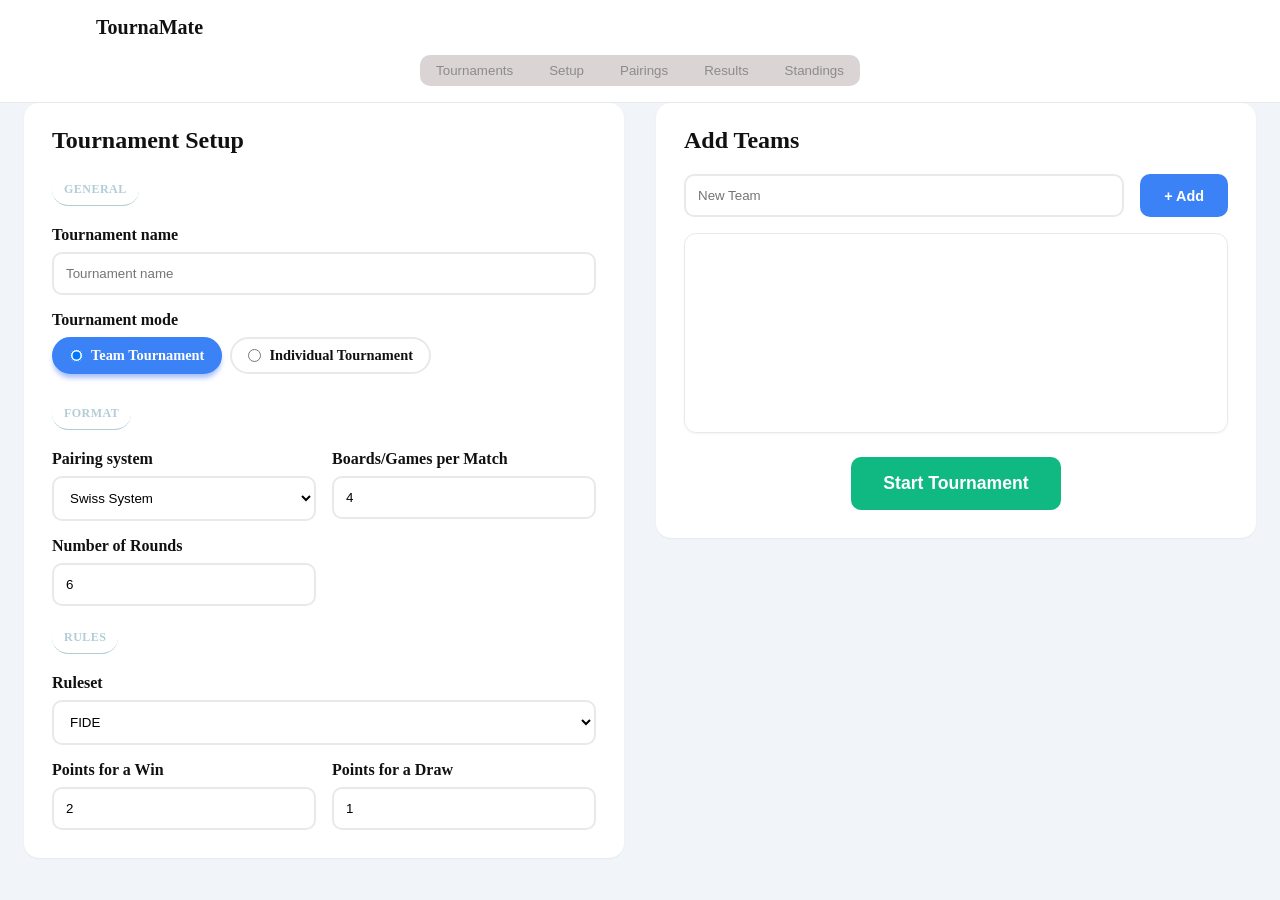
==== index.html @ b03d6973 "Pairing Page almost finished, just polishing needed" ====
<!DOCTYPE html>
<html lang="en">

<head>
    <meta charset="UTF-8">
    <meta name="viewport" content="width=device-width, initial-scale=1.0">
    <title>TournaMate</title>
    <link rel="stylesheet" href="style.css">
</head>

<body>
    <header>
        <h1>TournaMate</h1>
        <div class="nav-links">
            <button class="nav-btn" id="nav-manager-tournaments" onclick="">Tournaments</button>
            <button class="nav-btn" data-target="setup" id="nav-setup">Setup</button>
            <button class="nav-btn" data-target="pairings" id="nav-pairings">Pairings</button>
            <button class="nav-btn" data-target="results" id="nav-results">Results</button>
            <button class="nav-btn" data-target="standings" id="nav-standings">Standings</button>
        </div>
    </header>

    <main>
        <section id="setup" class="view active">
            <div class="setup-grid">

                <div class="card setup-card shadow-md">
                    <h2>Tournament Setup</h2>

                    <div class="settings-grid">
                        <div class="section-title">General</div>

                        <div class="form-group full-width">
                            <label for="tournament-name">Tournament name</label>
                            <input type="text" id="tournament-name" placeholder="Tournament name">
                        </div>

                        <div class="form-group full-width">
                            <label>Tournament mode</label>

                            <div class="option-group" role="radiogroup">
                                <label class="option-pill">
                                    <input type="radio" name="tournament-mode" value="TEAM" checked>
                                    <span>Team Tournament</span>
                                </label>

                                <label class="option-pill">
                                    <input type="radio" name="tournament-mode" value="SINGLES">
                                    <span>Individual Tournament</span>
                                </label>
                            </div>
                        </div>

                        <div class="section-title">Format</div>

                        <div class="form-group">
                            <label for="pairing-system">Pairing system</label>
                            <select id="pairing-system">
                                <option value="SWISS">Swiss System</option>
                                <option value="ROUND_ROBBIN">Round Robin</option>
                            </select>
                        </div>

                        <div class="form-group">
                            <label for="boards-count">Boards/Games per Match</label>
                            <input type="number" id="boards-count" value="4" min="1" max="20">
                        </div>

                        <div class="form-group">
                            <label for="total-rounds">Number of Rounds</label>
                            <input type="number" id="total-rounds" value="6" min="1" max="20">
                        </div>

                        <div class="section-title">Rules</div>

                        <div class="form-group full-width">
                            <label for="rules">Ruleset</label>
                            <select id="rules">
                                <option value="FIDE">FIDE</option>
                                <option value="USCF">USCF</option>
                                <option value="CUSTOM">Custom</option>
                            </select>
                        </div>

                        <div class="form-group">
                            <label for="points-win">Points for a Win</label>
                            <input type="number" id="points-win" value="2" min="0" step="0.5">
                        </div>

                        <div class="form-group">
                            <label for="points-draw">Points for a Draw</label>
                            <input type="number" id="points-draw" value="1" min="0" step="0.5">
                        </div>
                    </div>
                </div>

                <div class="card setup-card shadow-md">
                    <h2 id="participant-heading">Add Teams</h2>

                    <form id="participant-form" class="team-input-row">
                        <input type="text" id="participant-name" placeholder="New Team" autocomplete="off">

                        <button type="submit" class="btn primary">
                            + Add
                        </button>
                    </form>

                    <ul id="participant-list" class="team-list"></ul>

                    <div class="actions">
                        <button class="btn success large" id="start-tournament-btn" type="button">
                            Start Tournament
                        </button>
                    </div>
                </div>

            </div>
        </section>
    </main>

    <script src="setup.js"></script>
</body>

</html>
---- style.css ----
:root {
    --primary: #3b82f6;
    --primary-hover: #2563eb;
    --success: #10b981;
    --danger: #ef4444;
    --bg: #f1f5f9;
    --card-bg: #fff;
    --text: #111111;
    --text-muted: #8c8b8b;
    --title: #b2cdd7;
    --border: #eae9e9;
    --shadow-sm: 0 1px 2px 0 rgb(0 0 0/.05);
    --accent: #dbd4d4;
}

*,
body {
    box-sizing: border-box;
    margin: 0;
    padding: 0;
}

body {
    background: var(--bg);
    color: var(--text);
}

header {
    background: var(--card-bg);
    padding: 1rem 3rem;
    border-bottom: 1px solid var(--border);
    align-items: center;
    gap: 1rem;
    display: grid;
    z-index: 100;
}

header h1 {
    font-size: 1.25rem;
    margin-left: 3rem;
    cursor: pointer;
}

.nav.links,
.nav-links {
    background: var(--accent);
    border-radius: 10px;
    justify-self: center;
}

.nav-btn {
    background: transparent;
    border: none;
    padding: 0.5rem 1rem;
    border-radius: 10px;
    color: var(--text-muted);
    cursor: pointer;
}

.view.active {
    display: block;
}

.view {
    display: none;
}

.card {
    background: var(--card-bg);
    border: 3 solid var(--border);
    border-radius: 15px;
    padding: 1.75rem;
    box-shadow: var(--shadow-sm);
}

.setup-grid {
    display: flex;
    gap: 2rem;
    justify-content: center;
    align-items: flex-start;
    flex-wrap: wrap;
}

.setup-card {
    flex: 1;
    max-width: 600px;
    min-width: 400px;
}


.setup-card h2 {
    font-size: 1.5rem;
    margin-bottom: 1.25rem;
    margin-top: -0.25rem;
}

.settings-grid {
    display: grid;
    grid-template-columns: 1fr 1fr;
    gap: 1rem;
    align-items: start;
}

.settings-grid .form-group {
    margin-bottom: 0;
}

.form-group {
    margin-bottom: 1rem;
}

.form-group.full-width {
    grid-column: span 2;
}

.section-title {
    font-size: 0.75rem;
    font-weight: 700;
    grid-column: span 2;
    letter-spacing: 0.03rem;
    border-bottom: 1px solid;
    text-transform: uppercase;
    padding: 0.5rem 0.75rem;
    border-radius: 1000px;
    display: inline-flex;
    align-items: center;
    width: fit-content;
    margin-bottom: 0.25rem;
    color: var(--title);
}

.section-title:first-child {
    margin-top: 0;
}

label {
    display: block;
    font-size: 1rem;
    font-weight: 600;
    margin-bottom: 0.5rem;
}

input[type="text"],
input[type="number"],
select {
    width: 100%;
    padding: 0.75rem;
    border: 2px solid var(--border);
    border-radius: 10px;
    background: var(--card-bg);
}

input:focus,
select:focus {
    border-color: var(--primary);
    box-shadow: 0 0 0 2px rgb(60 130 250 / 0.12);
}

.option-group {
    display: flex;
    gap: 0.5rem;
    flex-wrap: wrap;
}

.option-pill {
    display: inline-flex;
    justify-content: center;
    align-items: center;
    gap: 0.5rem;
    padding: 0.5rem 1rem;
    border: 2px solid var(--border);
    border-radius: 1000px;
    font-weight: 600;
    font-size: 0.9rem;
    cursor: pointer;
    user-select: none;
    transition: all 0.25s ease;
}

.option-pill input {
    margin: 0;
}

.option-pill:has(input:checked),
.option-pill.active {
    background: var(--primary);
    border-color: var(--primary);
    color: #fff;
    box-shadow: 0 5px 5px -1px rgb(40 100 240 / 0.4);
}

.option-pill input:checked+span,
.option-pill.active span {
    color: #fff;
}

.team-input-row {
    display: flex;
    gap: 1rem
}

#setup .team-input-row,
#setup-singles .team-input-row {
    margin-bottom: 1rem;
}

.team-input-row input {
    flex: 1;
}

.team-list {
    list-style: none;
    padding: 0;
    border: 1px solid var(--border);
    border-radius: 12px;
    overflow-y: auto;
    margin-bottom: 1.5rem;
    max-height: 50vh;
    min-height: 200px;
    box-shadow: var(--shadow-sm);
}

.team-list li {
    display: flex;
    align-items: center;
    justify-content: space-between;
    gap: 0.75rem;
    padding: 0.75rem 1rem;
    border-bottom: 1px solid var(--border);
}

.btn {
    padding: 0.75rem 1.5rem;
    border: 0;
    border-radius: 10px;
    font-weight: 600;
    cursor: pointer;
    transition: all 0.2s;
    font-size: 0.9rem
}

.btn.primary,
.btn.success,
.btn.danger {
    color: #fff;
}

.btn.primary {
    background: var(--primary);
}

.btn.primary.hover {
    background: var(--primary-hover);
}

.btn.success {
    background: var(--success);
}

.btn.danger {
    background: var(--danger);
}

.btn.large {
    font-size: 1.1rem;
    padding: 1rem 2rem;
}

.actions {
    display: flex;
    justify-content: center;
    margin-top: 1.5rem;
}

.delete-btn {
    color: var(--danger);
    background: none;
    border: 0;
    cursor: pointer;
    font-size: 1.2rem;
    padding: 0 0.75rem;
}
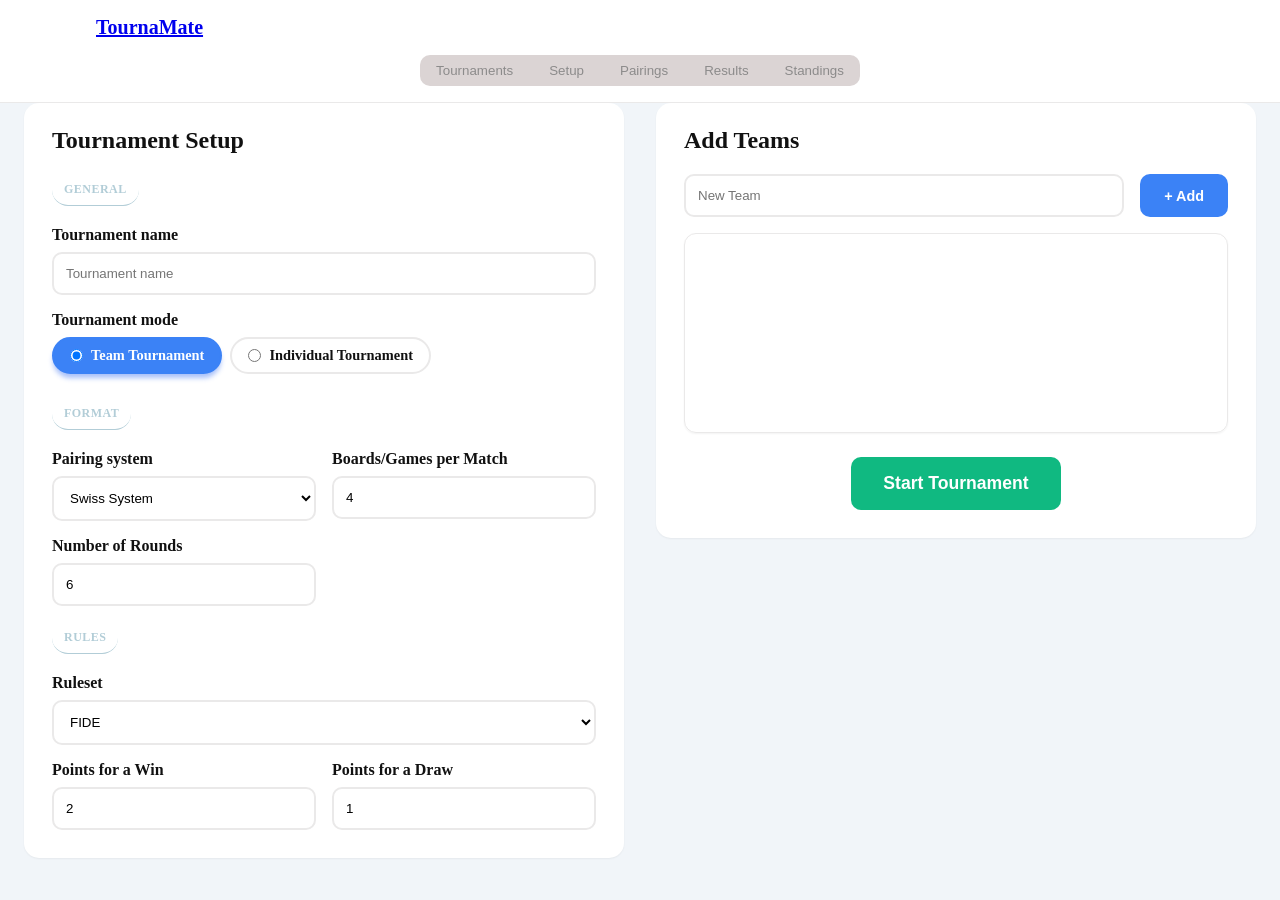
==== commit 05b576d1: "Combinging index.html and pairing.html" ====
--- a/index.html
+++ b/index.html
@@ -6,14 +6,15 @@
     <meta name="viewport" content="width=device-width, initial-scale=1.0">
     <title>TournaMate</title>
     <link rel="stylesheet" href="style.css">
+    <link rel="stylesheet" href="pairing.css">
 </head>
 
 <body>
     <header>
-        <h1>TournaMate</h1>
+        <h1><a href="#setup" id="nav-brand">TournaMate</a></h1>
         <div class="nav-links">
-            <button class="nav-btn" id="nav-manager-tournaments" onclick="">Tournaments</button>
-            <button class="nav-btn" data-target="setup" id="nav-setup">Setup</button>
+            <button class="nav-btn" id="nav-manager-tournaments">Tournaments</button>
+            <button class="nav-btn active" data-target="setup" id="nav-setup">Setup</button>
             <button class="nav-btn" data-target="pairings" id="nav-pairings">Pairings</button>
             <button class="nav-btn" data-target="results" id="nav-results">Results</button>
             <button class="nav-btn" data-target="standings" id="nav-standings">Standings</button>
@@ -21,7 +22,7 @@
     </header>
 
     <main>
-        <section id="setup" class="view active">
+        <section id="setup" class="view active" data-view="setup">
             <div class="setup-grid">
 
                 <div class="card setup-card shadow-md">
@@ -115,10 +116,59 @@
                 </div>
 
             </div>
+
         </section>
+
+        <section id="pairings-view" class="view" data-view="pairings">
+            <div class="pairing-page">
+                <section class="card pairing-header">
+                    <div>
+                        <h2 id="tournament-title">Tournament Pairings</h2>
+                        <p id="tournament-info"></p>
+                    </div>
+
+                    <div class="round-controls">
+                        <label for="round-select">Round</label>
+                        <select id="round-select"></select>
+
+                        <button id="generate-round-btn" class="btn primary">
+                            Generate Next Round
+                        </button>
+                    </div>
+                </section>
+
+                <section class="card">
+                    <h2 id="round-title">Round 1</h2>
+                    <p id="round-status">Enter the results of each match.</p>
+                    <div id="pairings-list"></div>
+                </section>
+
+                <section class="card" id="standings">
+                    <h2>Standings</h2>
+                    <div class="table-wrapper">
+                        <table class="standings-table">
+                            <thead>
+                                <tr>
+                                    <th>#</th>
+                                    <th id="participant-column">Participants</th>
+                                    <th>Played</th>
+                                    <th>Wins</th>
+                                    <th>Draws</th>
+                                    <th>Losses</th>
+                                    <th>Points</th>
+                                </tr>
+                            </thead>
+                            <tbody id="standings-body"></tbody>
+                        </table>
+                    </div>
+                </section>
+            </div>
+        </section>
+
     </main>
 
     <script src="setup.js"></script>
+    <script src="pairing.js"></script>
 </body>
 
-</html>+</html>
--- a/pairing.css
+++ b/pairing.css
@@ -0,0 +1,160 @@
+.pairing-page {
+    max-width: 1100px;
+    margin: 2rem auto;
+    padding: 0 1.5rem 2rem;
+    display: grid;
+    gap: 1.5rem;
+}
+
+.round-controls {
+    display: flex;
+    align-items: center;
+    gap: 1rem;
+    flex-wrap: wrap;
+}
+
+.round-controls label {
+    margin: 0;
+    font-size: 0.95rem;
+}
+
+#round-select {
+    width: auto;
+    padding: 0.5rem 1rem;
+    font-size: 0.95rem;
+    border-radius: 8px;
+}
+
+#pairings-list {
+    display: grid;
+    gap: 1rem;
+    margin-top: 1rem;
+}
+
+.pairing-header {
+    display: flex;
+    flex-wrap: wrap;
+    gap: 1.5rem;
+    align-items: center;
+    justify-content: space-between;
+}
+
+.pairing-header h2 {
+    margin-top: 0;
+    margin-bottom: 0.25rem;
+}
+
+.pairing-header p,
+#round-status {
+    color: var(--text-muted);
+}
+
+.table-wrapper {
+    overflow-x: auto;
+}
+
+.standings-table {
+    width: 100%;
+    border-collapse: collapse;
+    text-align: left;
+    margin-top: 1rem;
+}
+
+.standings-table th,
+.standings-table td {
+    padding: 0.75rem 1rem;
+    border-bottom: 1px solid var(--border);
+}
+
+.standings-table th {
+    font-size: 0.8rem;
+    text-transform: uppercase;
+    letter-spacing: 0.05em;
+    color: var(--text-muted);
+    background: var(--bg);
+}
+
+.standings-table tr:hover td {
+    background: rgba(0, 0, 0, 0.02);
+}
+
+.match-card {
+    display: flex;
+    align-items: center;
+    justify-content: space-between;
+    padding: 1rem 1.25rem;
+    border: 1px solid var(--border);
+    border-radius: 12px;
+    background: var(--card-bg);
+    gap: 1rem;
+    flex-wrap: wrap;
+    box-shadow: var(--shadow-sm);
+}
+
+.match-info {
+    display: flex;
+    align-items: center;
+    gap: 0.75rem;
+    font-size: 1rem;
+    font-weight: 600;
+    flex: 1;
+    min-width: 250px;
+}
+
+.match-participant {
+    flex: 1;
+}
+
+.match-participant.p1 {
+    text-align: right;
+}
+
+.match-participant.p2 {
+    text-align: left;
+}
+
+.match-vs {
+    color: var(--text-muted);
+    font-size: 0.8rem;
+    font-weight: normal;
+    padding: 0 0.5rem;
+}
+
+.match-actions {
+    display: flex;
+    align-items: center;
+    gap: 0.5rem;
+}
+
+.btn-result {
+    padding: 0.45rem 0.8rem;
+    border: 1px solid var(--border);
+    background: var(--bg);
+    border-radius: 8px;
+    cursor: pointer;
+    font-size: 0.85rem;
+    font-weight: 500;
+    transition: all 0.2s ease;
+    color: var(--text);
+}
+
+.btn-result:hover {
+    border-color: var(--primary);
+    background: #e2e8f0;
+}
+
+.btn-result.active {
+    background: var(--primary);
+    color: #fff;
+    border-color: var(--primary);
+    box-shadow: 0 2px 4px rgba(59, 130, 246, 0.3);
+}
+
+.bye-badge {
+    color: var(--text-muted);
+    font-style: italic;
+    font-size: 0.9rem;
+    padding: 0.4rem 0.8rem;
+    background: var(--bg);
+    border-radius: 6px;
+}
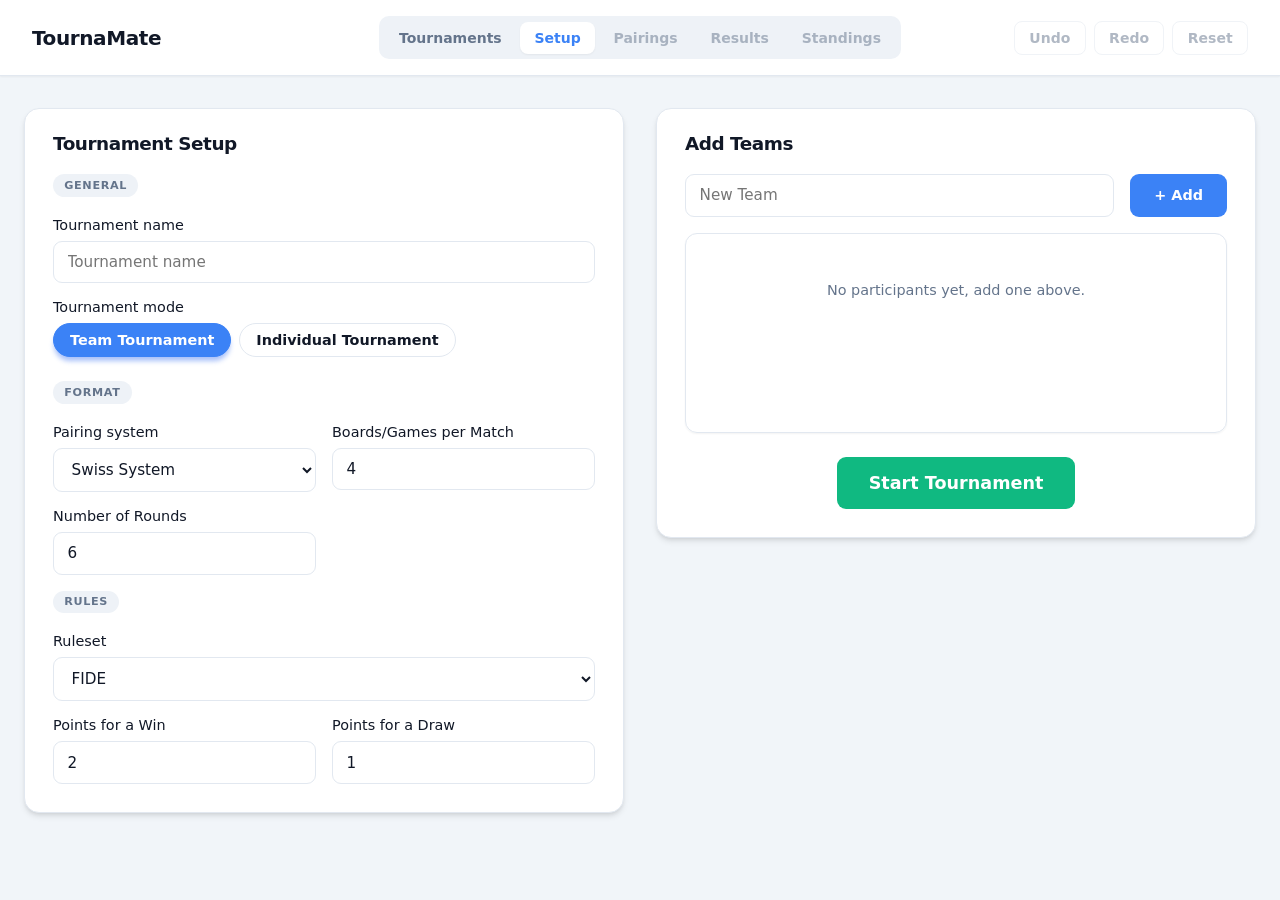
==== commit 5419e719: "Finished Setup and Pairing page" ====
--- a/index.html
+++ b/index.html
@@ -6,7 +6,6 @@
     <meta name="viewport" content="width=device-width, initial-scale=1.0">
     <title>TournaMate</title>
     <link rel="stylesheet" href="style.css">
-    <link rel="stylesheet" href="pairing.css">
 </head>
 
 <body>
@@ -15,160 +14,165 @@
         <div class="nav-links">
             <button class="nav-btn" id="nav-manager-tournaments">Tournaments</button>
             <button class="nav-btn active" data-target="setup" id="nav-setup">Setup</button>
-            <button class="nav-btn" data-target="pairings" id="nav-pairings">Pairings</button>
-            <button class="nav-btn" data-target="results" id="nav-results">Results</button>
-            <button class="nav-btn" data-target="standings" id="nav-standings">Standings</button>
+            <button class="nav-btn" data-target="pairings" id="nav-pairings" disabled>Pairings</button>
+            <button class="nav-btn" data-target="results" id="nav-results" disabled>Results</button>
+            <button class="nav-btn" data-target="standings" id="nav-standings" disabled>Standings</button>
+        </div>
+        <div class="nav-actions">
+            <button class="" id="undo-btn" disabled>Undo</button>
+            <button class="" id="redo-btn" disabled>Redo</button>
+            <button class="" id="reset-btn" disabled>Reset</button>
         </div>
     </header>
+    <div id="app">
+        <main>
+            <section id="setup" class="view active">
+                <div class="setup-grid">
 
-    <main>
-        <section id="setup" class="view active" data-view="setup">
-            <div class="setup-grid">
+                    <div class="card setup-card shadow-md">
+                        <h2>Tournament Setup</h2>
 
-                <div class="card setup-card shadow-md">
-                    <h2>Tournament Setup</h2>
+                        <div class="settings-grid">
+                            <div class="section-title">General</div>
 
-                    <div class="settings-grid">
-                        <div class="section-title">General</div>
+                            <div class="form-group full-width">
+                                <label for="tournament-name">Tournament name</label>
+                                <input type="text" id="tournament-name" placeholder="Tournament name">
+                            </div>
 
-                        <div class="form-group full-width">
-                            <label for="tournament-name">Tournament name</label>
-                            <input type="text" id="tournament-name" placeholder="Tournament name">
+                            <div class="form-group full-width">
+                                <label>Tournament mode</label>
+
+                                <div class="option-group" role="radiogroup">
+                                    <label class="option-pill">
+                                        <input type="radio" name="tournament-mode" value="TEAM" checked>
+                                        <span>Team Tournament</span>
+                                    </label>
+
+                                    <label class="option-pill">
+                                        <input type="radio" name="tournament-mode" value="SINGLES">
+                                        <span>Individual Tournament</span>
+                                    </label>
+                                </div>
+                            </div>
+
+                            <div class="section-title">Format</div>
+
+                            <div class="form-group">
+                                <label for="pairing-system">Pairing system</label>
+                                <select id="pairing-system">
+                                    <option value="SWISS">Swiss System</option>
+                                    <option value="ROUND_ROBBIN">Round Robin</option>
+                                </select>
+                            </div>
+
+                            <div class="form-group">
+                                <label for="boards-count">Boards/Games per Match</label>
+                                <input type="number" id="boards-count" value="4" min="1" max="20">
+                            </div>
+
+                            <div class="form-group">
+                                <label for="total-rounds">Number of Rounds</label>
+                                <input type="number" id="total-rounds" value="6" min="1" max="20">
+                            </div>
+
+                            <div class="section-title">Rules</div>
+
+                            <div class="form-group full-width">
+                                <label for="rules">Ruleset</label>
+                                <select id="rules">
+                                    <option value="FIDE">FIDE</option>
+                                    <option value="USCF">USCF</option>
+                                    <option value="CUSTOM">Custom</option>
+                                </select>
+                            </div>
+
+                            <div class="form-group">
+                                <label for="points-win">Points for a Win</label>
+                                <input type="number" id="points-win" value="2" min="0" step="0.5">
+                            </div>
+
+                            <div class="form-group">
+                                <label for="points-draw">Points for a Draw</label>
+                                <input type="number" id="points-draw" value="1" min="0" step="0.5">
+                            </div>
+                        </div>
+                    </div>
+
+                    <div class="card setup-card shadow-md">
+                        <h2 id="participant-heading">Add Teams</h2>
+
+                        <form id="participant-form" class="team-input-row">
+                            <input type="text" id="participant-name" placeholder="New Team" autocomplete="off">
+
+                            <button type="submit" class="btn primary">
+                                + Add
+                            </button>
+                        </form>
+
+                        <ul id="participant-list" class="team-list"></ul>
+
+                        <div class="actions">
+                            <button class="btn success large" id="start-tournament-btn" type="button">
+                                Start Tournament
+                            </button>
+                        </div>
+                    </div>
+
+                </div>
+
+            </section>
+
+            <section id="pairings-view" class="view" data-view="pairings">
+                <div class="pairing-page">
+                    <section class="card pairing-header">
+                        <div>
+                            <h2 id="tournament-title">Tournament Pairings</h2>
+                            <p id="tournament-info"></p>
                         </div>
 
-                        <div class="form-group full-width">
-                            <label>Tournament mode</label>
+                        <div class="round-controls">
+                            <label for="round-select">Round</label>
+                            <select id="round-select"></select>
 
-                            <div class="option-group" role="radiogroup">
-                                <label class="option-pill">
-                                    <input type="radio" name="tournament-mode" value="TEAM" checked>
-                                    <span>Team Tournament</span>
-                                </label>
+                            <button id="generate-round-btn" class="btn primary">
+                                Generate Next Round
+                            </button>
+                        </div>
+                    </section>
 
-                                <label class="option-pill">
-                                    <input type="radio" name="tournament-mode" value="SINGLES">
-                                    <span>Individual Tournament</span>
-                                </label>
-                            </div>
+                    <section class="card">
+                        <h2 id="round-title">Round 1</h2>
+                        <p id="round-status">Enter the results of each match.</p>
+                        <div id="pairings-list"></div>
+                    </section>
+
+                    <section class="card" id="standings">
+                        <h2>Standings</h2>
+                        <div class="table-wrapper">
+                            <table class="standings-table">
+                                <thead>
+                                    <tr>
+                                        <th>#</th>
+                                        <th id="participant-column">Participants</th>
+                                        <th>Played</th>
+                                        <th>Wins</th>
+                                        <th>Draws</th>
+                                        <th>Losses</th>
+                                        <th>Points</th>
+                                    </tr>
+                                </thead>
+                                <tbody id="standings-body"></tbody>
+                            </table>
                         </div>
+                    </section>
+                </div>
+            </section>
 
-                        <div class="section-title">Format</div>
-
-                        <div class="form-group">
-                            <label for="pairing-system">Pairing system</label>
-                            <select id="pairing-system">
-                                <option value="SWISS">Swiss System</option>
-                                <option value="ROUND_ROBBIN">Round Robin</option>
-                            </select>
-                        </div>
-
-                        <div class="form-group">
-                            <label for="boards-count">Boards/Games per Match</label>
-                            <input type="number" id="boards-count" value="4" min="1" max="20">
-                        </div>
-
-                        <div class="form-group">
-                            <label for="total-rounds">Number of Rounds</label>
-                            <input type="number" id="total-rounds" value="6" min="1" max="20">
-                        </div>
-
-                        <div class="section-title">Rules</div>
-
-                        <div class="form-group full-width">
-                            <label for="rules">Ruleset</label>
-                            <select id="rules">
-                                <option value="FIDE">FIDE</option>
-                                <option value="USCF">USCF</option>
-                                <option value="CUSTOM">Custom</option>
-                            </select>
-                        </div>
-
-                        <div class="form-group">
-                            <label for="points-win">Points for a Win</label>
-                            <input type="number" id="points-win" value="2" min="0" step="0.5">
-                        </div>
-
-                        <div class="form-group">
-                            <label for="points-draw">Points for a Draw</label>
-                            <input type="number" id="points-draw" value="1" min="0" step="0.5">
-                        </div>
-                    </div>
-                </div>
-
-                <div class="card setup-card shadow-md">
-                    <h2 id="participant-heading">Add Teams</h2>
-
-                    <form id="participant-form" class="team-input-row">
-                        <input type="text" id="participant-name" placeholder="New Team" autocomplete="off">
-
-                        <button type="submit" class="btn primary">
-                            + Add
-                        </button>
-                    </form>
-
-                    <ul id="participant-list" class="team-list"></ul>
-
-                    <div class="actions">
-                        <button class="btn success large" id="start-tournament-btn" type="button">
-                            Start Tournament
-                        </button>
-                    </div>
-                </div>
-
-            </div>
-
-        </section>
-
-        <section id="pairings-view" class="view" data-view="pairings">
-            <div class="pairing-page">
-                <section class="card pairing-header">
-                    <div>
-                        <h2 id="tournament-title">Tournament Pairings</h2>
-                        <p id="tournament-info"></p>
-                    </div>
-
-                    <div class="round-controls">
-                        <label for="round-select">Round</label>
-                        <select id="round-select"></select>
-
-                        <button id="generate-round-btn" class="btn primary">
-                            Generate Next Round
-                        </button>
-                    </div>
-                </section>
-
-                <section class="card">
-                    <h2 id="round-title">Round 1</h2>
-                    <p id="round-status">Enter the results of each match.</p>
-                    <div id="pairings-list"></div>
-                </section>
-
-                <section class="card" id="standings">
-                    <h2>Standings</h2>
-                    <div class="table-wrapper">
-                        <table class="standings-table">
-                            <thead>
-                                <tr>
-                                    <th>#</th>
-                                    <th id="participant-column">Participants</th>
-                                    <th>Played</th>
-                                    <th>Wins</th>
-                                    <th>Draws</th>
-                                    <th>Losses</th>
-                                    <th>Points</th>
-                                </tr>
-                            </thead>
-                            <tbody id="standings-body"></tbody>
-                        </table>
-                    </div>
-                </section>
-            </div>
-        </section>
-
-    </main>
-
+        </main>
+    </div>
     <script src="setup.js"></script>
     <script src="pairing.js"></script>
 </body>
 
-</html>
+</html>
--- a/style.css
+++ b/style.css
@@ -1,16 +1,32 @@
 :root {
+    color-scheme: light;
     --primary: #3b82f6;
     --primary-hover: #2563eb;
     --success: #10b981;
     --danger: #ef4444;
     --bg: #f1f5f9;
     --card-bg: #fff;
-    --text: #111111;
-    --text-muted: #8c8b8b;
-    --title: #b2cdd7;
-    --border: #eae9e9;
-    --shadow-sm: 0 1px 2px 0 rgb(0 0 0/.05);
-    --accent: #dbd4d4;
+    --text: #111827;
+    --text-muted: #64748b;
+    --border: #e2e8f0;
+    --accent: #eef2f7;
+    --shadow-sm: 0 1px 2px 0 rgb(0 0 0 / 0.05);
+    --shadow-md: 0 4px 6px -1px rgb(0 0 0 / 0.1), 0 2px 4px -2px rgb(0 0 0 / 0.1);
+    --ring: 0 0 0 3px rgb(59 130 246 / 0.25);
+}
+
+/* Opt-in via <html data-theme="dark"> */
+[data-theme="dark"] {
+    color-scheme: dark;
+    --bg: #0f172a;
+    --card-bg: #1e293b;
+    --text: #f1f5f9;
+    --text-muted: #94a3b8;
+    --border: #334155;
+    --accent: #273449;
+    --shadow-sm: 0 1px 2px 0 rgb(0 0 0 / 0.4);
+    --shadow-md: 0 6px 16px -4px rgb(0 0 0 / 0.5);
+    --ring: 0 0 0 3px rgb(96 165 250 / 0.35);
 }
 
 *,
@@ -23,54 +39,155 @@
 body {
     background: var(--bg);
     color: var(--text);
+    font-family: "Inter", system-ui, -apple-system, "Segoe UI", sans-serif;
+    -webkit-font-smoothing: antialiased;
 }
 
 header {
     background: var(--card-bg);
-    padding: 1rem 3rem;
+    padding: 1rem 2rem;
     border-bottom: 1px solid var(--border);
+    box-shadow: var(--shadow-sm);
     align-items: center;
     gap: 1rem;
     display: grid;
+    grid-template-columns: 1fr auto 1fr;
+    position: sticky;
+    top: 0;
     z-index: 100;
 }
 
 header h1 {
     font-size: 1.25rem;
-    margin-left: 3rem;
+    font-weight: 800;
+    letter-spacing: -0.02em;
+    justify-self: start;
+    display: flex;
+    align-items: center;
+    gap: 0.5rem;
     cursor: pointer;
 }
 
-.nav.links,
+header h1 a {
+    color: inherit;
+    text-decoration: none;
+}
+
+main {
+    width: 100%;
+    max-width: 1300px;
+    margin: 0 auto;
+    padding: 2rem 1.5rem;
+}
+
 .nav-links {
     background: var(--accent);
     border-radius: 10px;
+    padding: 0.35rem;
     justify-self: center;
-}
-
-.nav-btn {
+    display: flex;
+    align-items: center;
+    gap: 0.25rem;
+}
+
+.nav-actions {
+    justify-self: end;
+    display: flex;
+    align-items: center;
+    gap: 0.5rem;
+}
+
+.nav-btn,
+.nav-actions button {
     background: transparent;
     border: none;
-    padding: 0.5rem 1rem;
-    border-radius: 10px;
-    color: var(--text-muted);
+    padding: 0.5rem 0.9rem;
+    border-radius: 8px;
+    color: var(--text-muted);
+    font-family: inherit;
+    font-size: 0.875rem;
+    font-weight: 600;
     cursor: pointer;
+    transition: background 0.2s ease, color 0.2s ease;
+}
+
+.nav-actions button {
+    border: 1px solid var(--border);
+}
+
+.nav-btn:hover:not(:disabled),
+.nav-actions button:hover:not(:disabled) {
+    background: rgb(15 23 42 / 0.06);
+    color: var(--text);
+}
+
+[data-theme="dark"] .nav-btn:hover:not(:disabled),
+[data-theme="dark"] .nav-actions button:hover:not(:disabled) {
+    background: rgb(255 255 255 / 0.06);
+}
+
+.nav-btn.active {
+    background: var(--card-bg);
+    color: var(--primary);
+    box-shadow: var(--shadow-sm);
+}
+
+[data-theme="dark"] .nav-btn.active {
+    color: #93c5fd;
+}
+
+.nav-btn:disabled,
+.nav-actions button:disabled {
+    opacity: 0.5;
+    cursor: not-allowed;
+}
+
+.view {
+    display: none;
 }
 
 .view.active {
     display: block;
-}
-
-.view {
-    display: none;
+    animation: fadeIn 0.3s ease;
+}
+
+@keyframes fadeIn {
+    from {
+        opacity: 0;
+        transform: translateY(5px);
+    }
+
+    to {
+        opacity: 1;
+        transform: translateY(0);
+    }
 }
 
 .card {
     background: var(--card-bg);
-    border: 3 solid var(--border);
+    border: 1px solid var(--border);
     border-radius: 15px;
     padding: 1.75rem;
     box-shadow: var(--shadow-sm);
+    transition: box-shadow 0.3s ease;
+}
+
+.card:hover {
+    box-shadow: var(--shadow-md);
+}
+
+.shadow-sm {
+    box-shadow: var(--shadow-sm);
+}
+
+.shadow-md {
+    box-shadow: var(--shadow-md);
+}
+
+h2 {
+    font-size: 1.35rem;
+    font-weight: 700;
+    letter-spacing: -0.025em;
 }
 
 .setup-grid {
@@ -87,11 +204,9 @@
     min-width: 400px;
 }
 
-
 .setup-card h2 {
-    font-size: 1.5rem;
-    margin-bottom: 1.25rem;
-    margin-top: -0.25rem;
+    font-size: 1.15rem;
+    margin: -0.25rem 0 1.25rem;
 }
 
 .settings-grid {
@@ -114,19 +229,19 @@
 }
 
 .section-title {
-    font-size: 0.75rem;
+    font-size: 0.7rem;
     font-weight: 700;
     grid-column: span 2;
-    letter-spacing: 0.03rem;
-    border-bottom: 1px solid;
+    letter-spacing: 0.06em;
     text-transform: uppercase;
-    padding: 0.5rem 0.75rem;
-    border-radius: 1000px;
+    padding: 0.3rem 0.7rem;
+    border-radius: 999px;
+    background: var(--accent);
+    color: var(--text-muted);
     display: inline-flex;
     align-items: center;
     width: fit-content;
     margin-bottom: 0.25rem;
-    color: var(--title);
 }
 
 .section-title:first-child {
@@ -135,8 +250,8 @@
 
 label {
     display: block;
-    font-size: 1rem;
-    font-weight: 600;
+    font-size: 0.9rem;
+    font-weight: 500;
     margin-bottom: 0.5rem;
 }
 
@@ -144,22 +259,36 @@
 input[type="number"],
 select {
     width: 100%;
-    padding: 0.75rem;
-    border: 2px solid var(--border);
-    border-radius: 10px;
+    padding: 0.7rem 0.85rem;
+    border: 1px solid var(--border);
+    border-radius: 9px;
     background: var(--card-bg);
+    color: var(--text);
+    font-family: inherit;
+    font-size: 0.95rem;
+    transition: border-color 0.2s, box-shadow 0.2s;
 }
 
 input:focus,
 select:focus {
+    outline: none;
     border-color: var(--primary);
-    box-shadow: 0 0 0 2px rgb(60 130 250 / 0.12);
+    box-shadow: var(--ring);
 }
 
 .option-group {
     display: flex;
     gap: 0.5rem;
     flex-wrap: wrap;
+}
+
+/* Keep the radio focusable for keyboards, but out of the visual layout */
+.option-pill input[type="radio"] {
+    position: absolute;
+    width: 1px;
+    height: 1px;
+    opacity: 0;
+    pointer-events: none;
 }
 
 .option-pill {
@@ -168,8 +297,9 @@
     align-items: center;
     gap: 0.5rem;
     padding: 0.5rem 1rem;
-    border: 2px solid var(--border);
-    border-radius: 1000px;
+    border: 1px solid var(--border);
+    border-radius: 999px;
+    background: var(--card-bg);
     font-weight: 600;
     font-size: 0.9rem;
     cursor: pointer;
@@ -177,8 +307,12 @@
     transition: all 0.25s ease;
 }
 
-.option-pill input {
-    margin: 0;
+.option-pill:hover {
+    border-color: var(--primary);
+}
+
+.option-pill:has(input:focus-visible) {
+    box-shadow: var(--ring);
 }
 
 .option-pill:has(input:checked),
@@ -196,7 +330,7 @@
 
 .team-input-row {
     display: flex;
-    gap: 1rem
+    gap: 1rem;
 }
 
 #setup .team-input-row,
@@ -206,6 +340,10 @@
 
 .team-input-row input {
     flex: 1;
+}
+
+.team-input-row .btn {
+    flex-shrink: 0;
 }
 
 .team-list {
@@ -220,6 +358,15 @@
     box-shadow: var(--shadow-sm);
 }
 
+.team-list:empty::after {
+    content: "No participants yet, add one above.";
+    display: block;
+    padding: 3rem 1rem;
+    text-align: center;
+    color: var(--text-muted);
+    font-size: 0.9rem;
+}
+
 .team-list li {
     display: flex;
     align-items: center;
@@ -227,16 +374,30 @@
     gap: 0.75rem;
     padding: 0.75rem 1rem;
     border-bottom: 1px solid var(--border);
+    transition: background 0.2s;
+}
+
+.team-list li:hover {
+    background: var(--accent);
+}
+
+.team-list li:last-child {
+    border-bottom: none;
+}
+
+.team-list li span {
+    overflow-wrap: anywhere;
 }
 
 .btn {
     padding: 0.75rem 1.5rem;
     border: 0;
-    border-radius: 10px;
+    border-radius: 9px;
+    font-family: inherit;
     font-weight: 600;
     cursor: pointer;
-    transition: all 0.2s;
-    font-size: 0.9rem
+    transition: background 0.2s, box-shadow 0.2s, opacity 0.2s;
+    font-size: 0.9rem;
 }
 
 .btn.primary,
@@ -249,7 +410,7 @@
     background: var(--primary);
 }
 
-.btn.primary.hover {
+.btn.primary:hover:not(:disabled) {
     background: var(--primary-hover);
 }
 
@@ -257,13 +418,34 @@
     background: var(--success);
 }
 
+.btn.success:hover:not(:disabled) {
+    background: #0ea271;
+}
+
 .btn.danger {
     background: var(--danger);
+}
+
+.btn.danger:hover:not(:disabled) {
+    background: #dc2626;
+}
+
+.btn:disabled {
+    opacity: 0.5;
+    cursor: not-allowed;
 }
 
 .btn.large {
     font-size: 1.1rem;
     padding: 1rem 2rem;
+}
+
+.btn:focus-visible,
+.nav-btn:focus-visible,
+.nav-actions button:focus-visible,
+.btn-result:focus-visible {
+    outline: 2px solid var(--primary);
+    outline-offset: 2px;
 }
 
 .actions {
@@ -276,7 +458,294 @@
     color: var(--danger);
     background: none;
     border: 0;
+    border-radius: 6px;
     cursor: pointer;
+    font-family: inherit;
     font-size: 1.2rem;
-    padding: 0 0.75rem;
+    line-height: 1;
+    padding: 0.25rem 0.5rem;
+    transition: background 0.2s;
+}
+
+.delete-btn:hover {
+    background: rgb(239 68 68 / 0.12);
+}
+
+.pairing-page {
+    max-width: 1100px;
+    margin: 0 auto;
+    padding-bottom: 2rem;
+    display: grid;
+    gap: 1.5rem;
+}
+
+.round-controls {
+    display: flex;
+    align-items: center;
+    gap: 1rem;
+    flex-wrap: wrap;
+}
+
+.round-controls label {
+    margin: 0;
+    font-size: 0.95rem;
+}
+
+#round-select {
+    width: auto;
+    padding: 0.5rem 1rem;
+    font-size: 0.95rem;
+    border-radius: 8px;
+}
+
+#pairings-list {
+    display: grid;
+    gap: 1rem;
+    margin-top: 1rem;
+}
+
+.pairing-header {
+    display: flex;
+    flex-wrap: wrap;
+    gap: 1.5rem;
+    align-items: center;
+    justify-content: space-between;
+}
+
+.pairing-header h2 {
+    margin: 0 0 0.25rem;
+}
+
+.pairing-header p,
+#tournament-info,
+#round-status {
+    color: var(--text-muted);
+    font-size: 0.95rem;
+}
+
+.text-muted {
+    color: var(--text-muted);
+}
+
+.table-wrapper {
+    width: 100%;
+    overflow-x: auto;
+    -webkit-overflow-scrolling: touch;
+}
+
+.standings-table {
+    width: 100%;
+    border-collapse: collapse;
+    text-align: left;
+    margin-top: 1rem;
+    white-space: nowrap;
+}
+
+.standings-table th,
+.standings-table td {
+    padding: 0.75rem 1rem;
+    border-bottom: 1px solid var(--border);
+}
+
+.standings-table th {
+    font-size: 0.8rem;
+    text-transform: uppercase;
+    letter-spacing: 0.05em;
+    color: var(--text-muted);
+    background: var(--accent);
+    font-weight: 600;
+}
+
+.standings-table td:nth-child(n + 3),
+.standings-table th:nth-child(n + 3) {
+    text-align: center;
+    font-variant-numeric: tabular-nums;
+}
+
+.standings-table td:first-child {
+    color: var(--text-muted);
+    width: 3rem;
+}
+
+.standings-table tr:last-child td {
+    border-bottom: none;
+}
+
+.standings-table tbody tr:hover td {
+    background: var(--accent);
+}
+
+.match-card {
+    display: flex;
+    align-items: center;
+    justify-content: space-between;
+    padding: 0.85rem 1.1rem;
+    border: 1px solid var(--border);
+    border-radius: 12px;
+    background: var(--card-bg);
+    gap: 1rem;
+    flex-wrap: wrap;
+    box-shadow: var(--shadow-sm);
+    transition: box-shadow 0.2s ease;
+}
+
+.match-card:hover {
+    box-shadow: var(--shadow-md);
+}
+
+.match-info {
+    display: flex;
+    align-items: center;
+    gap: 0.75rem;
+    font-size: 1rem;
+    font-weight: 600;
+    flex: 1;
+    min-width: 250px;
+}
+
+.match-participant {
+    flex: 1;
+    min-width: 0;
+    overflow-wrap: anywhere;
+}
+
+.match-participant.p1 {
+    text-align: right;
+}
+
+.match-participant.p2 {
+    text-align: left;
+}
+
+.match-vs {
+    color: var(--text-muted);
+    font-size: 0.8rem;
+    font-weight: normal;
+    padding: 0 0.5rem;
+}
+
+.match-actions {
+    display: flex;
+    align-items: center;
+    gap: 0.5rem;
+}
+
+/* Result buttons read as one segmented control on each match card */
+.match-actions:has(.btn-result) {
+    gap: 0;
+    background: var(--accent);
+    border: 1px solid var(--border);
+    border-radius: 9px;
+    overflow: hidden;
+}
+
+.match-actions:has(.btn-result) .btn-result {
+    border: 0;
+    border-right: 1px solid var(--border);
+    border-radius: 0;
+    background: transparent;
+}
+
+.match-actions:has(.btn-result) .btn-result:last-child {
+    border-right: 0;
+}
+
+.btn-result {
+    padding: 0.5rem 0.9rem;
+    border: 1px solid var(--border);
+    border-radius: 8px;
+    background: var(--card-bg);
+    color: var(--text-muted);
+    font-family: inherit;
+    font-size: 0.85rem;
+    font-weight: 600;
+    cursor: pointer;
+    transition: background 0.2s, color 0.2s, border-color 0.2s;
+}
+
+.btn-result:hover:not(.active) {
+    background: rgb(15 23 42 / 0.06);
+    color: var(--text);
+}
+
+[data-theme="dark"] .btn-result:hover:not(.active) {
+    background: rgb(255 255 255 / 0.06);
+}
+
+.btn-result.active {
+    background: var(--primary);
+    color: #fff;
+    border-color: var(--primary);
+    box-shadow: 0 2px 4px rgb(59 130 246 / 0.3);
+}
+
+.bye-badge {
+    color: var(--text-muted);
+    font-style: italic;
+    font-size: 0.9rem;
+    padding: 0.4rem 0.8rem;
+    background: var(--accent);
+    border-radius: 6px;
+}
+
+@media (max-width: 900px) {
+    header {
+        grid-template-columns: 1fr auto;
+    }
+
+    .nav-links {
+        grid-column: 1 / -1;
+        justify-self: stretch;
+        overflow-x: auto;
+    }
+
+    .nav-btn {
+        white-space: nowrap;
+    }
+}
+
+@media (max-width: 640px) {
+    header {
+        padding: 0.75rem 1rem;
+    }
+
+    main {
+        padding: 1rem;
+    }
+
+    .card {
+        padding: 1.25rem;
+        border-radius: 12px;
+    }
+
+    .setup-grid {
+        gap: 1rem;
+    }
+
+    .setup-card {
+        min-width: 0;
+    }
+
+    .settings-grid {
+        grid-template-columns: 1fr;
+    }
+
+    .section-title,
+    .form-group.full-width {
+        grid-column: 1 / -1;
+    }
+
+    .team-input-row {
+        gap: 0.5rem;
+    }
+}
+
+@media (prefers-reduced-motion: reduce) {
+
+    *,
+    *::before,
+    *::after {
+        animation-duration: 0.01ms !important;
+        transition-duration: 0.01ms !important;
+    }
 }
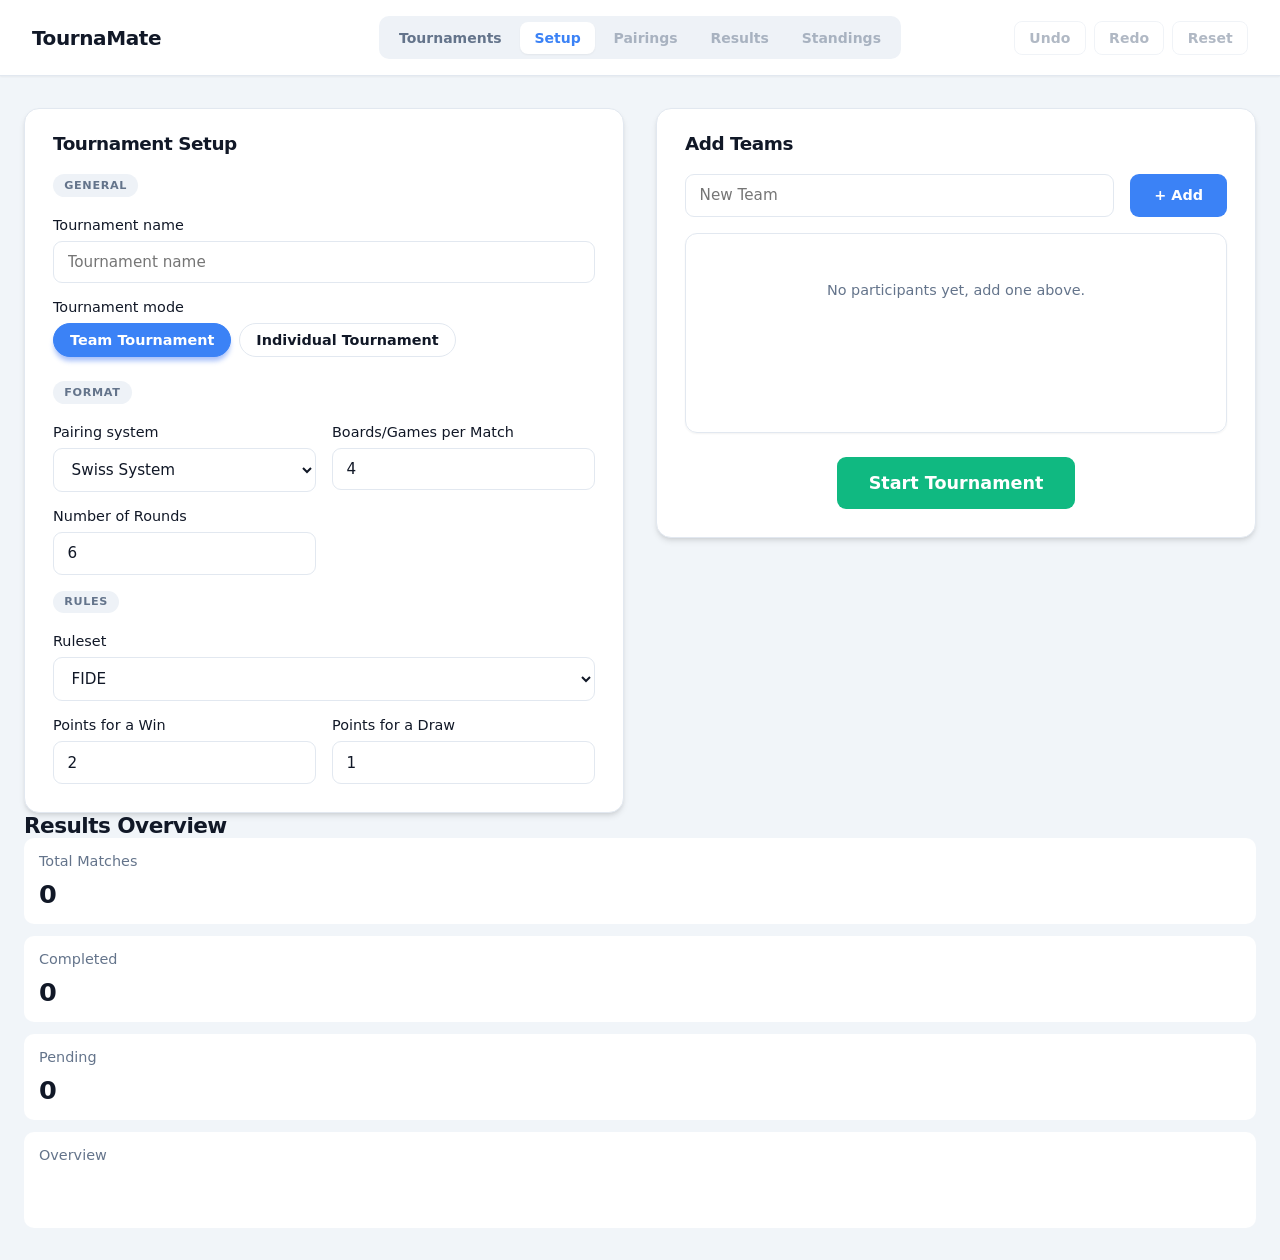
==== commit 72d2b82b: "Results page" ====
--- a/index.html
+++ b/index.html
@@ -15,7 +15,7 @@
             <button class="nav-btn" id="nav-manager-tournaments">Tournaments</button>
             <button class="nav-btn active" data-target="setup" id="nav-setup">Setup</button>
             <button class="nav-btn" data-target="pairings" id="nav-pairings" disabled>Pairings</button>
-            <button class="nav-btn" data-target="results" id="nav-results" disabled>Results</button>
+            <button class="nav-btn" data-target="results" id="nav-results">Results</button>
             <button class="nav-btn" data-target="standings" id="nav-standings" disabled>Standings</button>
         </div>
         <div class="nav-actions">
@@ -168,7 +168,64 @@
                     </section>
                 </div>
             </section>
-
+            <section id="results-view" class="view" data-view="results">
+                <div class="pairing-page">
+                    <section class="card pairing-header">
+                        <div>
+                            <h2 id="results-tournament-title">Tournament Results</h2>
+                            <p id="results-tournament-info">View the results of each round!</p>
+                        </div>
+
+                        <div class="round-controls">
+                            <label for="results-round-select">Round</label>
+                            <select id="results-round-select"></select>
+                        </div>
+                    </section>
+                    <section class="card">
+                        <div class="round-header-row">
+                            <h2 id="results-round-title">Round 1 Results</h2>
+                            <span id="results-round-status" class="results-status-badge"></span>
+                        </div>
+                        <div id="results-list"></div>
+                    </section>
+                </div>
+            </section>
+            <section id="card">
+                <h2>Results Overview</h2>
+                <div class="results-summary">
+                    <div class="summary-item">
+                        <span>Total Matches</span>
+                        <strong id="total-matches">0</strong>
+                    </div>
+                    <div class="summary-item">
+                        <span>Completed</span>
+                        <strong id="completed-matches">0</strong>
+                    </div>
+                    <div class="summary-item">
+                        <span>Pending</span>
+                        <strong id="pending-matches">0</strong>
+                    </div>
+                    <div class="summary-item">
+                        <span>Overview</span>
+                        <table id="leaderboard">
+                            <tr>
+                                <tb>
+
+                                </tb>
+                                <tb>
+
+                                </tb>
+                                <tb>
+
+                                </tb>
+                                <tb>
+
+                                </tb>
+                            </tr>
+                        </table>
+                    </div>
+                </div>
+            </section>
         </main>
     </div>
     <script src="setup.js"></script>
--- a/style.css
+++ b/style.css
@@ -498,7 +498,8 @@
     border-radius: 8px;
 }
 
-#pairings-list {
+#pairings-list,
+#results-list {
     display: grid;
     gap: 1rem;
     margin-top: 1rem;
@@ -518,6 +519,7 @@
 
 .pairing-header p,
 #tournament-info,
+#results-tournament-info,
 #round-status {
     color: var(--text-muted);
     font-size: 0.95rem;
@@ -688,6 +690,137 @@
     border-radius: 6px;
 }
 
+.round-header-row {
+    display: flex;
+    justify-content: space-between;
+    align-items: center;
+    flex-wrap: wrap;
+    gap: 0.75rem;
+    margin-bottom: 0.75rem;
+}
+
+.round-header-row h2 {
+    margin: 0;
+}
+
+.results-status-badge {
+    display: inline-flex;
+    align-items: center;
+    gap: 0.35rem;
+    font-size: 0.85rem;
+    font-weight: 500;
+    padding: 0.3rem 0.75rem;
+    border-radius: 999px;
+    background: var(--accent);
+    color: var(--text-muted);
+    border: 1px solid var(--border);
+}
+
+.results-status-badge.complete {
+    background: rgb(16 185 129 / 0.12);
+    color: var(--success);
+    border-color: rgb(16 185 129 / 0.3);
+}
+
+.board-badge {
+    font-size: 0.75rem;
+    font-weight: 700;
+    text-transform: uppercase;
+    letter-spacing: 0.04em;
+    color: var(--text-muted);
+    background: var(--accent);
+    padding: 0.25rem 0.55rem;
+    border-radius: 6px;
+    white-space: nowrap;
+    border: 1px solid var(--border);
+}
+
+.result-score {
+    display: inline-flex;
+    align-items: center;
+    justify-content: center;
+    padding: 0.35rem 0.85rem;
+    border-radius: 8px;
+    font-weight: 700;
+    font-size: 0.95rem;
+    letter-spacing: 0.04em;
+    min-width: 80px;
+    text-align: center;
+    white-space: nowrap;
+    user-select: none;
+}
+
+.result-score.win {
+    background: rgb(16 185 129 / 0.12);
+    color: var(--success);
+    border: 1px solid rgb(16 185 129 / 0.3);
+}
+
+[data-theme="dark"] .result-score.win {
+    background: rgb(16 185 129 / 0.2);
+    border-color: rgb(16 185 129 / 0.45);
+}
+
+.result-score.draw {
+    background: rgb(59 130 246 / 0.12);
+    color: var(--primary);
+    border: 1px solid rgb(59 130 246 / 0.3);
+}
+
+[data-theme="dark"] .result-score.draw {
+    background: rgb(59 130 246 / 0.2);
+    border-color: rgb(96 165 250 / 0.45);
+}
+
+.result-score.pending {
+    background: var(--accent);
+    color: var(--text-muted);
+    border: 1px solid var(--border);
+    font-size: 0.85rem;
+    font-weight: 500;
+}
+
+.result-score.bye {
+    background: var(--accent);
+    color: var(--text-muted);
+    border: 1px solid var(--border);
+    font-size: 0.85rem;
+    font-weight: 600;
+}
+
+.match-participant.winner {
+    color: var(--text);
+    font-weight: 700;
+}
+
+.match-participant.loser {
+    color: var(--text-muted);
+    font-weight: 400;
+}
+
+.results-summary {
+    display: grid;
+    gap: 12px;
+}
+
+.summary-item {
+    display: flex;
+    flex-direction: column;
+    gap: 10px;
+    padding: 15px;
+    border-radius: 10px;
+    background: var(--card-bg);
+}
+
+.summary-item span {
+    color: var(--text-muted);
+    font-size: 0.9rem;
+}
+
+.summary-item strong {
+    font-size: 1.6rem;
+}
+
 @media (max-width: 900px) {
     header {
         grid-template-columns: 1fr auto;
@@ -738,14 +871,4 @@
     .team-input-row {
         gap: 0.5rem;
     }
-}
-
-@media (prefers-reduced-motion: reduce) {
-
-    *,
-    *::before,
-    *::after {
-        animation-duration: 0.01ms !important;
-        transition-duration: 0.01ms !important;
-    }
 }
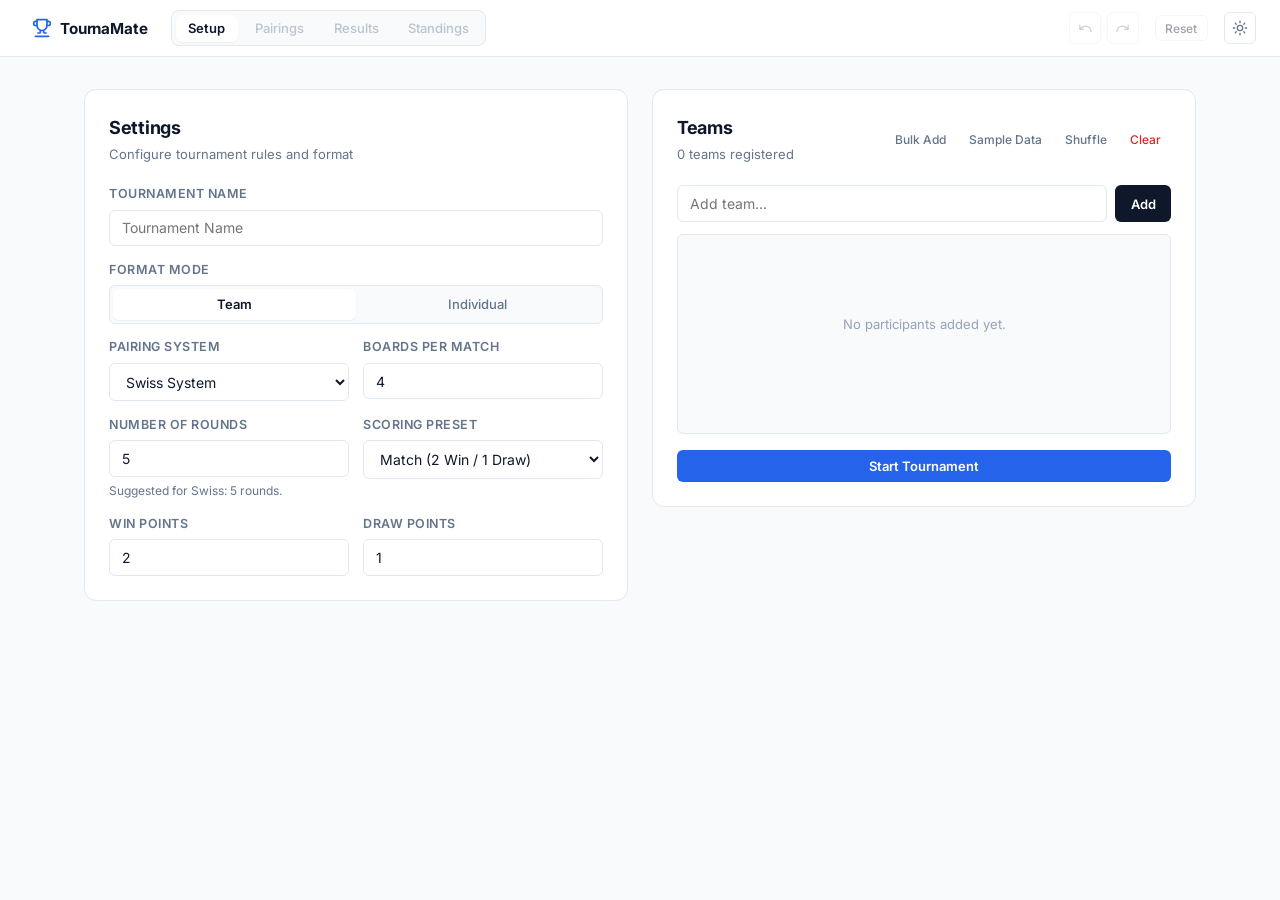
==== commit 51d01ea0: "refactor: overhaul UI styling and layout with modern design system and components" ====
--- a/index.html
+++ b/index.html
@@ -4,230 +4,390 @@
 <head>
     <meta charset="UTF-8">
     <meta name="viewport" content="width=device-width, initial-scale=1.0">
+    <meta name="description" content="TournaMate - Clean, modern tournament director software for Swiss and Round Robin formats.">
     <title>TournaMate</title>
+    <link rel="preconnect" href="https://fonts.googleapis.com">
+    <link rel="preconnect" href="https://fonts.gstatic.com" crossorigin>
+    <link href="https://fonts.googleapis.com/css2?family=Inter:wght@400;500;600;700&family=JetBrains+Mono:wght@400;500;600&display=swap" rel="stylesheet">
     <link rel="stylesheet" href="style.css">
 </head>
 
 <body>
-    <header>
-        <h1><a href="#setup" id="nav-brand">TournaMate</a></h1>
-        <div class="nav-links">
-            <button class="nav-btn" id="nav-manager-tournaments">Tournaments</button>
-            <button class="nav-btn active" data-target="setup" id="nav-setup">Setup</button>
-            <button class="nav-btn" data-target="pairings" id="nav-pairings" disabled>Pairings</button>
-            <button class="nav-btn" data-target="results" id="nav-results">Results</button>
-            <button class="nav-btn" data-target="standings" id="nav-standings" disabled>Standings</button>
+    <header class="app-header">
+        <div class="header-left">
+            <button type="button" class="brand" id="nav-brand" title="TournaMate Home">
+                <svg class="brand-svg" width="20" height="20" viewBox="0 0 24 24" fill="none" stroke="currentColor" stroke-width="2" stroke-linecap="round" stroke-linejoin="round">
+                    <path d="M6 9H4.5a2.5 2.5 0 0 1 0-5H6"/>
+                    <path d="M18 9h1.5a2.5 2.5 0 0 0 0-5H18"/>
+                    <path d="M4 22h16"/>
+                    <path d="M10 14.66V17c0 .55-.45 1-1 1H7"/>
+                    <path d="M14 14.66V17c0 .55.45 1 1 1h2"/>
+                    <path d="M18 2H6v7a6 6 0 0 0 12 0V2Z"/>
+                </svg>
+                <span class="brand-name">TournaMate</span>
+            </button>
+
+            <nav class="nav-tabs" aria-label="Sections">
+                <button class="nav-tab active" data-target="setup" id="nav-setup">Setup</button>
+                <button class="nav-tab" data-target="pairings" id="nav-pairings" disabled>Pairings</button>
+                <button class="nav-tab" data-target="results" id="nav-results" disabled>Results</button>
+                <button class="nav-tab" data-target="standings" id="nav-standings" disabled>Standings</button>
+            </nav>
         </div>
-        <div class="nav-actions">
-            <button class="" id="undo-btn" disabled>Undo</button>
-            <button class="" id="redo-btn" disabled>Redo</button>
-            <button class="" id="reset-btn" disabled>Reset</button>
+
+        <div class="header-right">
+            <div class="button-group">
+                <button type="button" class="btn-icon" id="undo-btn" title="Undo (Ctrl+Z)" disabled aria-label="Undo">
+                    <svg width="15" height="15" viewBox="0 0 24 24" fill="none" stroke="currentColor" stroke-width="2" stroke-linecap="round" stroke-linejoin="round"><path d="M3 7v6h6"/><path d="M21 17a9 9 0 0 0-9-9 9 9 0 0 0-6 2.3L3 13"/></svg>
+                </button>
+                <button type="button" class="btn-icon" id="redo-btn" title="Redo (Ctrl+Y)" disabled aria-label="Redo">
+                    <svg width="15" height="15" viewBox="0 0 24 24" fill="none" stroke="currentColor" stroke-width="2" stroke-linecap="round" stroke-linejoin="round"><path d="M21 7v6h-6"/><path d="M3 17a9 9 0 0 1 9-9 9 9 0 0 1 6 2.3L21 13"/></svg>
+                </button>
+            </div>
+
+            <button type="button" class="btn-outline btn-sm" id="reset-btn" disabled>
+                Reset
+            </button>
+
+            <button type="button" class="btn-icon" id="theme-toggle-btn" title="Toggle theme" aria-label="Toggle theme">
+                <svg class="sun-icon" width="16" height="16" viewBox="0 0 24 24" fill="none" stroke="currentColor" stroke-width="2" stroke-linecap="round" stroke-linejoin="round"><circle cx="12" cy="12" r="4"/><path d="M12 2v2"/><path d="M12 20v2"/><path d="m4.93 4.93 1.41 1.41"/><path d="m17.66 17.66 1.41 1.41"/><path d="M2 12h2"/><path d="M20 12h2"/><path d="m6.34 17.66-1.41 1.41"/><path d="m19.07 4.93-1.41 1.41"/></svg>
+                <svg class="moon-icon" width="16" height="16" viewBox="0 0 24 24" fill="none" stroke="currentColor" stroke-width="2" stroke-linecap="round" stroke-linejoin="round"><path d="M12 3a6 6 0 0 0 9 9 9 9 0 1 1-9-9Z"/></svg>
+            </button>
         </div>
     </header>
-    <div id="app">
-        <main>
-            <section id="setup" class="view active">
-                <div class="setup-grid">
-
-                    <div class="card setup-card shadow-md">
-                        <h2>Tournament Setup</h2>
-
-                        <div class="settings-grid">
-                            <div class="section-title">General</div>
-
-                            <div class="form-group full-width">
-                                <label for="tournament-name">Tournament name</label>
-                                <input type="text" id="tournament-name" placeholder="Tournament name">
+
+    <main class="main-content">
+        <!-- SETUP VIEW -->
+        <section id="setup" class="view active" data-view="setup">
+            <div class="split-layout">
+                <!-- SETTINGS CARD -->
+                <div class="panel">
+                    <div class="panel-header">
+                        <h2>Settings</h2>
+                        <span class="subtext">Configure tournament rules and format</span>
+                    </div>
+
+                    <div class="form-grid">
+                        <div class="form-field full-span">
+                            <label for="tournament-name">Tournament Name</label>
+                            <input type="text" id="tournament-name" placeholder="Tournament Name" autocomplete="off">
+                        </div>
+
+                        <div class="form-field full-span">
+                            <label>Format Mode</label>
+                            <div class="segmented-radio" role="radiogroup">
+                                <label class="radio-label">
+                                    <input type="radio" name="tournament-mode" value="TEAM" checked>
+                                    <span>Team</span>
+                                </label>
+                                <label class="radio-label">
+                                    <input type="radio" name="tournament-mode" value="SINGLES">
+                                    <span>Individual</span>
+                                </label>
                             </div>
-
-                            <div class="form-group full-width">
-                                <label>Tournament mode</label>
-
-                                <div class="option-group" role="radiogroup">
-                                    <label class="option-pill">
-                                        <input type="radio" name="tournament-mode" value="TEAM" checked>
-                                        <span>Team Tournament</span>
-                                    </label>
-
-                                    <label class="option-pill">
-                                        <input type="radio" name="tournament-mode" value="SINGLES">
-                                        <span>Individual Tournament</span>
-                                    </label>
-                                </div>
-                            </div>
-
-                            <div class="section-title">Format</div>
-
-                            <div class="form-group">
-                                <label for="pairing-system">Pairing system</label>
-                                <select id="pairing-system">
-                                    <option value="SWISS">Swiss System</option>
-                                    <option value="ROUND_ROBBIN">Round Robin</option>
-                                </select>
-                            </div>
-
-                            <div class="form-group">
-                                <label for="boards-count">Boards/Games per Match</label>
-                                <input type="number" id="boards-count" value="4" min="1" max="20">
-                            </div>
-
-                            <div class="form-group">
-                                <label for="total-rounds">Number of Rounds</label>
-                                <input type="number" id="total-rounds" value="6" min="1" max="20">
-                            </div>
-
-                            <div class="section-title">Rules</div>
-
-                            <div class="form-group full-width">
-                                <label for="rules">Ruleset</label>
-                                <select id="rules">
-                                    <option value="FIDE">FIDE</option>
-                                    <option value="USCF">USCF</option>
-                                    <option value="CUSTOM">Custom</option>
-                                </select>
-                            </div>
-
-                            <div class="form-group">
-                                <label for="points-win">Points for a Win</label>
-                                <input type="number" id="points-win" value="2" min="0" step="0.5">
-                            </div>
-
-                            <div class="form-group">
-                                <label for="points-draw">Points for a Draw</label>
-                                <input type="number" id="points-draw" value="1" min="0" step="0.5">
-                            </div>
-                        </div>
-                    </div>
-
-                    <div class="card setup-card shadow-md">
-                        <h2 id="participant-heading">Add Teams</h2>
-
-                        <form id="participant-form" class="team-input-row">
-                            <input type="text" id="participant-name" placeholder="New Team" autocomplete="off">
-
-                            <button type="submit" class="btn primary">
-                                + Add
-                            </button>
-                        </form>
-
-                        <ul id="participant-list" class="team-list"></ul>
-
-                        <div class="actions">
-                            <button class="btn success large" id="start-tournament-btn" type="button">
-                                Start Tournament
-                            </button>
-                        </div>
-                    </div>
-
-                </div>
-
-            </section>
-
-            <section id="pairings-view" class="view" data-view="pairings">
-                <div class="pairing-page">
-                    <section class="card pairing-header">
+                        </div>
+
+                        <div class="form-field">
+                            <label for="pairing-system">Pairing System</label>
+                            <select id="pairing-system">
+                                <option value="SWISS">Swiss System</option>
+                                <option value="ROUND_ROBBIN">Round Robin</option>
+                            </select>
+                        </div>
+
+                        <div class="form-field" id="boards-count-group">
+                            <label for="boards-count">Boards per Match</label>
+                            <input type="number" id="boards-count" value="4" min="1" max="20">
+                        </div>
+
+                        <div class="form-field">
+                            <label for="total-rounds">Number of Rounds</label>
+                            <input type="number" id="total-rounds" value="5" min="1" max="50">
+                            <span class="field-hint" id="rounds-hint"></span>
+                        </div>
+
+                        <div class="form-field">
+                            <label for="rules">Scoring Preset</label>
+                            <select id="rules">
+                                <option value="TEAM_POINTS">Match (2 Win / 1 Draw)</option>
+                                <option value="FIDE">Standard (1 Win / 0.5 Draw)</option>
+                                <option value="LEAGUE_3_1">League (3 Win / 1 Draw)</option>
+                                <option value="CUSTOM">Custom</option>
+                            </select>
+                        </div>
+
+                        <div class="form-field">
+                            <label for="points-win">Win Points</label>
+                            <input type="number" id="points-win" value="2" min="0" step="0.5">
+                        </div>
+
+                        <div class="form-field">
+                            <label for="points-draw">Draw Points</label>
+                            <input type="number" id="points-draw" value="1" min="0" step="0.5">
+                        </div>
+                    </div>
+                </div>
+
+                <!-- PARTICIPANTS CARD -->
+                <div class="panel">
+                    <div class="panel-header flex-between">
                         <div>
-                            <h2 id="tournament-title">Tournament Pairings</h2>
-                            <p id="tournament-info"></p>
-                        </div>
-
-                        <div class="round-controls">
+                            <h2 id="participant-heading">Participants</h2>
+                            <span class="subtext" id="participant-counter">0 registered</span>
+                        </div>
+                        <div class="toolbar-actions">
+                            <button type="button" class="btn-ghost btn-sm" id="bulk-add-btn">Bulk Add</button>
+                            <button type="button" class="btn-ghost btn-sm" id="demo-data-btn">Sample Data</button>
+                            <button type="button" class="btn-ghost btn-sm" id="shuffle-btn">Shuffle</button>
+                            <button type="button" class="btn-ghost btn-sm danger-text" id="clear-participants-btn">Clear</button>
+                        </div>
+                    </div>
+
+                    <form id="participant-form" class="inline-input-group">
+                        <input type="text" id="participant-name" placeholder="Add participant..." autocomplete="off">
+                        <button type="submit" class="btn-solid" id="add-participant-btn">Add</button>
+                    </form>
+
+                    <ul id="participant-list" class="roster-list"></ul>
+
+                    <div class="panel-footer">
+                        <button type="button" class="btn-solid btn-primary full-width" id="start-tournament-btn">
+                            Start Tournament
+                        </button>
+                    </div>
+                </div>
+            </div>
+        </section>
+
+        <!-- PAIRINGS VIEW -->
+        <section id="pairings-view" class="view" data-view="pairings">
+            <div class="view-container">
+                <div class="panel header-panel">
+                    <div class="panel-meta">
+                        <h2 id="tournament-title">Pairings</h2>
+                        <p id="tournament-info" class="meta-subtext"></p>
+                    </div>
+
+                    <div class="controls-row">
+                        <div class="select-wrapper">
                             <label for="round-select">Round</label>
                             <select id="round-select"></select>
-
-                            <button id="generate-round-btn" class="btn primary">
-                                Generate Next Round
-                            </button>
-                        </div>
-                    </section>
-
-                    <section class="card">
-                        <h2 id="round-title">Round 1</h2>
-                        <p id="round-status">Enter the results of each match.</p>
-                        <div id="pairings-list"></div>
-                    </section>
-
-                    <section class="card" id="standings">
-                        <h2>Standings</h2>
-                        <div class="table-wrapper">
-                            <table class="standings-table">
-                                <thead>
-                                    <tr>
-                                        <th>#</th>
-                                        <th id="participant-column">Participants</th>
-                                        <th>Played</th>
-                                        <th>Wins</th>
-                                        <th>Draws</th>
-                                        <th>Losses</th>
-                                        <th>Points</th>
-                                    </tr>
-                                </thead>
-                                <tbody id="standings-body"></tbody>
-                            </table>
-                        </div>
-                    </section>
-                </div>
-            </section>
-            <section id="results-view" class="view" data-view="results">
-                <div class="pairing-page">
-                    <section class="card pairing-header">
+                        </div>
+
+                        <button type="button" id="generate-round-btn" class="btn-solid">
+                            Next Round
+                        </button>
+
+                        <button type="button" class="btn-outline" id="print-pairings-btn">
+                            Print
+                        </button>
+                    </div>
+                </div>
+
+                <div class="panel">
+                    <div class="section-heading">
                         <div>
-                            <h2 id="results-tournament-title">Tournament Results</h2>
-                            <p id="results-tournament-info">View the results of each round!</p>
-                        </div>
-
-                        <div class="round-controls">
+                            <h3 id="round-title">Round 1</h3>
+                            <span class="subtext" id="round-status">Select result to record score</span>
+                        </div>
+                        <div id="pairings-round-badge" class="status-pill"></div>
+                    </div>
+
+                    <div id="pairings-list" class="matches-container"></div>
+                </div>
+
+                <div class="panel">
+                    <div class="panel-header flex-between">
+                        <h3>Live Standings</h3>
+                        <button type="button" class="btn-ghost btn-sm" id="jump-to-full-standings-btn">
+                            Full Standings & Crosstable &rarr;
+                        </button>
+                    </div>
+
+                    <div class="table-container">
+                        <table class="data-table">
+                            <thead>
+                                <tr>
+                                    <th class="col-rank">#</th>
+                                    <th class="participant-col-header">Participant</th>
+                                    <th>P</th>
+                                    <th>W</th>
+                                    <th>D</th>
+                                    <th>L</th>
+                                    <th class="col-pts">Pts</th>
+                                </tr>
+                            </thead>
+                            <tbody id="standings-body"></tbody>
+                        </table>
+                    </div>
+                </div>
+            </div>
+        </section>
+
+        <!-- RESULTS VIEW -->
+        <section id="results-view" class="view" data-view="results">
+            <div class="view-container">
+                <div class="panel header-panel">
+                    <div class="panel-meta">
+                        <h2 id="results-tournament-title">Results</h2>
+                        <p id="results-tournament-info" class="meta-subtext"></p>
+                    </div>
+
+                    <div class="controls-row">
+                        <div class="select-wrapper">
                             <label for="results-round-select">Round</label>
                             <select id="results-round-select"></select>
                         </div>
-                    </section>
-                    <section class="card">
-                        <div class="round-header-row">
-                            <h2 id="results-round-title">Round 1 Results</h2>
-                            <span id="results-round-status" class="results-status-badge"></span>
-                        </div>
-                        <div id="results-list"></div>
-                    </section>
-                </div>
-            </section>
-            <section id="card">
-                <h2>Results Overview</h2>
-                <div class="results-summary">
-                    <div class="summary-item">
-                        <span>Total Matches</span>
-                        <strong id="total-matches">0</strong>
-                    </div>
-                    <div class="summary-item">
-                        <span>Completed</span>
-                        <strong id="completed-matches">0</strong>
-                    </div>
-                    <div class="summary-item">
-                        <span>Pending</span>
-                        <strong id="pending-matches">0</strong>
-                    </div>
-                    <div class="summary-item">
-                        <span>Overview</span>
-                        <table id="leaderboard">
-                            <tr>
-                                <tb>
-
-                                </tb>
-                                <tb>
-
-                                </tb>
-                                <tb>
-
-                                </tb>
-                                <tb>
-
-                                </tb>
-                            </tr>
+                        <button type="button" class="btn-outline" id="print-results-btn">Print</button>
+                    </div>
+                </div>
+
+                <!-- ANALYTICS -->
+                <div class="metrics-row">
+                    <div class="metric-card">
+                        <span class="metric-title">Total Matches</span>
+                        <span id="total-matches" class="metric-num">0</span>
+                    </div>
+                    <div class="metric-card">
+                        <span class="metric-title">Completed</span>
+                        <span id="completed-matches" class="metric-num">0</span>
+                    </div>
+                    <div class="metric-card">
+                        <span class="metric-title">Pending</span>
+                        <span id="pending-matches" class="metric-num">0</span>
+                    </div>
+                    <div class="metric-card">
+                        <span class="metric-title">Completion</span>
+                        <span id="tournament-progress-percent" class="metric-num">0%</span>
+                        <div class="progress-track">
+                            <div class="progress-indicator" id="tournament-progress-fill"></div>
+                        </div>
+                    </div>
+                </div>
+
+                <div class="panel">
+                    <div class="section-heading">
+                        <h3 id="results-round-title">Round 1 Results</h3>
+                        <span id="results-round-status" class="status-pill"></span>
+                    </div>
+
+                    <div id="results-list" class="matches-container"></div>
+                </div>
+            </div>
+        </section>
+
+        <!-- STANDINGS VIEW -->
+        <section id="standings-view" class="view" data-view="standings">
+            <div class="view-container">
+                <div id="champion-banner" class="champion-banner" style="display: none;">
+                    <div class="champion-badge">Winner</div>
+                    <div class="champion-details">
+                        <h2 id="champion-name" class="champion-name"></h2>
+                        <p id="champion-stats" class="subtext"></p>
+                    </div>
+                </div>
+
+                <div class="panel header-panel">
+                    <div>
+                        <h2 id="standings-page-title">Standings</h2>
+                        <p id="standings-page-info" class="meta-subtext"></p>
+                    </div>
+
+                    <div class="button-group">
+                        <button type="button" class="btn-outline btn-sm" id="export-csv-btn">Export CSV</button>
+                        <button type="button" class="btn-outline btn-sm" id="export-json-btn">Backup JSON</button>
+                        <button type="button" class="btn-outline btn-sm" id="print-standings-btn">Print</button>
+                    </div>
+                </div>
+
+                <div class="panel">
+                    <div class="section-heading">
+                        <h3>Leaderboard</h3>
+                        <span class="subtext">BH = Buchholz &bull; SB = Sonneborn-Berger</span>
+                    </div>
+
+                    <div class="table-container">
+                        <table class="data-table">
+                            <thead>
+                                <tr>
+                                    <th class="col-rank">#</th>
+                                    <th class="participant-col-header">Participant</th>
+                                    <th>Played</th>
+                                    <th>Wins</th>
+                                    <th>Draws</th>
+                                    <th>Losses</th>
+                                    <th title="Buchholz: sum of opponents' scores">BH</th>
+                                    <th title="Sonneborn-Berger">SB</th>
+                                    <th class="col-pts">Points</th>
+                                </tr>
+                            </thead>
+                            <tbody id="detailed-standings-body"></tbody>
                         </table>
                     </div>
                 </div>
-            </section>
-        </main>
+
+                <div class="panel">
+                    <div class="section-heading">
+                        <h3>Crosstable Matrix</h3>
+                        <span class="subtext">Direct match results</span>
+                    </div>
+
+                    <div class="table-container">
+                        <table class="matrix-table" id="crosstable-table">
+                            <thead id="crosstable-head"></thead>
+                            <tbody id="crosstable-body"></tbody>
+                        </table>
+                    </div>
+                </div>
+            </div>
+        </section>
+    </main>
+
+    <!-- BULK ADD MODAL -->
+    <div class="dialog-backdrop" id="bulk-modal" style="display: none;">
+        <div class="dialog-box" role="dialog" aria-modal="true">
+            <div class="dialog-header">
+                <h3>Bulk Add Participants</h3>
+                <button type="button" class="btn-icon" id="bulk-modal-close" aria-label="Close">&times;</button>
+            </div>
+            <div class="dialog-body">
+                <p class="subtext">Enter one participant name per line or comma-separated:</p>
+                <textarea id="bulk-textarea" rows="7" placeholder="Name 1&#10;Name 2&#10;Name 3"></textarea>
+            </div>
+            <div class="dialog-footer">
+                <button type="button" class="btn-ghost" id="bulk-modal-cancel">Cancel</button>
+                <button type="button" class="btn-solid" id="bulk-modal-submit">Add Participants</button>
+            </div>
+        </div>
     </div>
+
+    <!-- RESET MODAL -->
+    <div class="dialog-backdrop" id="reset-modal" style="display: none;">
+        <div class="dialog-box" role="dialog" aria-modal="true">
+            <div class="dialog-header">
+                <h3>Reset Tournament</h3>
+                <button type="button" class="btn-icon" id="reset-modal-close" aria-label="Close">&times;</button>
+            </div>
+            <div class="dialog-body">
+                <p class="subtext">Select how you want to reset the current tournament:</p>
+                <div class="dialog-actions-column">
+                    <button type="button" class="btn-outline full-width" id="reset-pairings-only-btn">
+                        Reset Matches Only (Keep Roster)
+                    </button>
+                    <button type="button" class="btn-outline danger-text full-width" id="reset-all-btn">
+                        Erase Everything (Factory Reset)
+                    </button>
+                </div>
+            </div>
+            <div class="dialog-footer">
+                <button type="button" class="btn-ghost" id="reset-modal-cancel">Cancel</button>
+            </div>
+        </div>
+    </div>
+
+    <!-- TOAST CONTAINER -->
+    <div id="toast-container" class="toast-stack" aria-live="polite"></div>
+
     <script src="setup.js"></script>
     <script src="pairing.js"></script>
 </body>
--- a/style.css
+++ b/style.css
@@ -1,36 +1,66 @@
 :root {
     color-scheme: light;
-    --primary: #3b82f6;
-    --primary-hover: #2563eb;
-    --success: #10b981;
-    --danger: #ef4444;
-    --bg: #f1f5f9;
-    --card-bg: #fff;
-    --text: #111827;
+    --font-sans: "Inter", -apple-system, BlinkMacSystemFont, "Segoe UI", Roboto, sans-serif;
+    --font-mono: "JetBrains Mono", ui-monospace, monospace;
+
+    --bg: #f8fafc;
+    --surface: #ffffff;
+    --surface-hover: #f1f5f9;
+    --border: #e2e8f0;
+    --border-subtle: #edf2f7;
+
+    --text: #0f172a;
     --text-muted: #64748b;
-    --border: #e2e8f0;
-    --accent: #eef2f7;
-    --shadow-sm: 0 1px 2px 0 rgb(0 0 0 / 0.05);
-    --shadow-md: 0 4px 6px -1px rgb(0 0 0 / 0.1), 0 2px 4px -2px rgb(0 0 0 / 0.1);
-    --ring: 0 0 0 3px rgb(59 130 246 / 0.25);
-}
-
-/* Opt-in via <html data-theme="dark"> */
+    --text-light: #94a3b8;
+
+    --accent: #2563eb;
+    --accent-hover: #1d4ed8;
+    --accent-subtle: #eff6ff;
+
+    --success: #16a34a;
+    --success-bg: #f0fdf4;
+    --danger: #dc2626;
+    --danger-bg: #fef2f2;
+    --warning: #d97706;
+
+    --radius-sm: 6px;
+    --radius-md: 8px;
+    --radius-lg: 12px;
+
+    --shadow-sm: 0 1px 2px 0 rgba(0, 0, 0, 0.05);
+    --shadow-md: 0 4px 6px -1px rgba(0, 0, 0, 0.07), 0 2px 4px -2px rgba(0, 0, 0, 0.05);
+}
+
 [data-theme="dark"] {
     color-scheme: dark;
-    --bg: #0f172a;
-    --card-bg: #1e293b;
-    --text: #f1f5f9;
+
+    --bg: #090d16;
+    --surface: #111827;
+    --surface-hover: #172033;
+    --border: #1f293d;
+    --border-subtle: #172033;
+
+    --text: #f8fafc;
     --text-muted: #94a3b8;
-    --border: #334155;
-    --accent: #273449;
-    --shadow-sm: 0 1px 2px 0 rgb(0 0 0 / 0.4);
-    --shadow-md: 0 6px 16px -4px rgb(0 0 0 / 0.5);
-    --ring: 0 0 0 3px rgb(96 165 250 / 0.35);
+    --text-light: #64748b;
+
+    --accent: #3b82f6;
+    --accent-hover: #60a5fa;
+    --accent-subtle: rgba(59, 130, 246, 0.12);
+
+    --success: #22c55e;
+    --success-bg: rgba(34, 197, 94, 0.12);
+    --danger: #ef4444;
+    --danger-bg: rgba(239, 68, 68, 0.12);
+    --warning: #f59e0b;
+
+    --shadow-sm: 0 1px 2px 0 rgba(0, 0, 0, 0.3);
+    --shadow-md: 0 4px 12px rgba(0, 0, 0, 0.4);
 }
 
 *,
-body {
+*::before,
+*::after {
     box-sizing: border-box;
     margin: 0;
     padding: 0;
@@ -39,836 +69,1069 @@
 body {
     background: var(--bg);
     color: var(--text);
-    font-family: "Inter", system-ui, -apple-system, "Segoe UI", sans-serif;
+    font-family: var(--font-sans);
+    line-height: 1.5;
     -webkit-font-smoothing: antialiased;
-}
-
-header {
-    background: var(--card-bg);
-    padding: 1rem 2rem;
+    min-height: 100vh;
+}
+
+/* HEADER */
+.app-header {
+    background: var(--surface);
     border-bottom: 1px solid var(--border);
-    box-shadow: var(--shadow-sm);
-    align-items: center;
-    gap: 1rem;
-    display: grid;
-    grid-template-columns: 1fr auto 1fr;
+    padding: 0.65rem 1.5rem;
     position: sticky;
     top: 0;
-    z-index: 100;
-}
-
-header h1 {
-    font-size: 1.25rem;
-    font-weight: 800;
-    letter-spacing: -0.02em;
-    justify-self: start;
+    z-index: 50;
+    display: flex;
+    align-items: center;
+    justify-content: space-between;
+    gap: 1rem;
+}
+
+.header-left,
+.header-right {
+    display: flex;
+    align-items: center;
+    gap: 1rem;
+}
+
+.brand {
+    background: none;
+    border: none;
+    color: var(--text);
     display: flex;
     align-items: center;
     gap: 0.5rem;
+    font-family: inherit;
+    font-size: 0.95rem;
+    font-weight: 700;
+    letter-spacing: -0.01em;
     cursor: pointer;
-}
-
-header h1 a {
-    color: inherit;
-    text-decoration: none;
-}
-
-main {
-    width: 100%;
-    max-width: 1300px;
-    margin: 0 auto;
-    padding: 2rem 1.5rem;
-}
-
-.nav-links {
-    background: var(--accent);
-    border-radius: 10px;
-    padding: 0.35rem;
-    justify-self: center;
+    padding: 0.35rem 0.5rem;
+    border-radius: var(--radius-sm);
+}
+
+.brand:hover {
+    background: var(--surface-hover);
+}
+
+.brand-svg {
+    color: var(--accent);
+}
+
+.nav-tabs {
     display: flex;
     align-items: center;
     gap: 0.25rem;
-}
-
-.nav-actions {
-    justify-self: end;
-    display: flex;
-    align-items: center;
-    gap: 0.5rem;
-}
-
-.nav-btn,
-.nav-actions button {
+    background: var(--bg);
+    border: 1px solid var(--border);
+    padding: 0.2rem;
+    border-radius: var(--radius-md);
+}
+
+.nav-tab {
     background: transparent;
     border: none;
-    padding: 0.5rem 0.9rem;
-    border-radius: 8px;
-    color: var(--text-muted);
+    color: var(--text-muted);
+    font-family: inherit;
+    font-size: 0.8125rem;
+    font-weight: 500;
+    padding: 0.35rem 0.8rem;
+    border-radius: var(--radius-sm);
+    cursor: pointer;
+    transition: color 0.15s, background-color 0.15s;
+}
+
+.nav-tab:hover:not(:disabled) {
+    color: var(--text);
+}
+
+.nav-tab.active {
+    background: var(--surface);
+    color: var(--text);
+    font-weight: 600;
+    box-shadow: var(--shadow-sm);
+}
+
+.nav-tab:disabled {
+    opacity: 0.4;
+    cursor: not-allowed;
+}
+
+/* BUTTONS & CONTROLS */
+.button-group {
+    display: flex;
+    align-items: center;
+    gap: 0.35rem;
+}
+
+.btn-icon {
+    background: var(--surface);
+    border: 1px solid var(--border);
+    color: var(--text-muted);
+    width: 32px;
+    height: 32px;
+    border-radius: var(--radius-sm);
+    display: inline-flex;
+    align-items: center;
+    justify-content: center;
+    cursor: pointer;
+    transition: color 0.15s, border-color 0.15s, background-color 0.15s;
+}
+
+.btn-icon:hover:not(:disabled) {
+    color: var(--text);
+    background: var(--surface-hover);
+    border-color: var(--text-muted);
+}
+
+.btn-icon:disabled {
+    opacity: 0.35;
+    cursor: not-allowed;
+}
+
+.btn-solid {
+    background: var(--text);
+    color: var(--surface);
+    border: 1px solid transparent;
+    font-family: inherit;
+    font-size: 0.8125rem;
+    font-weight: 600;
+    padding: 0.45rem 0.9rem;
+    border-radius: var(--radius-sm);
+    cursor: pointer;
+    transition: opacity 0.15s, transform 0.1s;
+    display: inline-flex;
+    align-items: center;
+    justify-content: center;
+    gap: 0.4rem;
+}
+
+.btn-solid:hover:not(:disabled) {
+    opacity: 0.9;
+}
+
+.btn-solid.btn-primary {
+    background: var(--accent);
+    color: #ffffff;
+}
+
+.btn-outline {
+    background: var(--surface);
+    border: 1px solid var(--border);
+    color: var(--text);
+    font-family: inherit;
+    font-size: 0.8125rem;
+    font-weight: 500;
+    padding: 0.45rem 0.85rem;
+    border-radius: var(--radius-sm);
+    cursor: pointer;
+    transition: background-color 0.15s, border-color 0.15s;
+    display: inline-flex;
+    align-items: center;
+    justify-content: center;
+    gap: 0.4rem;
+}
+
+.btn-outline:hover:not(:disabled) {
+    background: var(--surface-hover);
+    border-color: var(--text-muted);
+}
+
+.btn-outline:disabled {
+    opacity: 0.4;
+    cursor: not-allowed;
+}
+
+.btn-ghost {
+    background: transparent;
+    border: none;
+    color: var(--text-muted);
+    font-family: inherit;
+    font-size: 0.8125rem;
+    font-weight: 500;
+    padding: 0.35rem 0.65rem;
+    border-radius: var(--radius-sm);
+    cursor: pointer;
+    transition: color 0.15s, background-color 0.15s;
+}
+
+.btn-ghost:hover:not(:disabled) {
+    color: var(--text);
+    background: var(--surface-hover);
+}
+
+.btn-sm {
+    font-size: 0.75rem;
+    padding: 0.3rem 0.6rem;
+}
+
+.danger-text {
+    color: var(--danger) !important;
+}
+
+.full-width {
+    width: 100%;
+}
+
+/* THEME ICONS */
+.sun-icon {
+    display: block;
+}
+
+.moon-icon {
+    display: none;
+}
+
+[data-theme="dark"] .sun-icon {
+    display: none;
+}
+
+[data-theme="dark"] .moon-icon {
+    display: block;
+}
+
+/* LAYOUT & VIEWS */
+.main-content {
+    max-width: 1160px;
+    margin: 0 auto;
+    padding: 2rem 1.5rem 4rem;
+}
+
+.view {
+    display: none;
+}
+
+.view.active {
+    display: block;
+}
+
+.split-layout {
+    display: grid;
+    grid-template-columns: 1fr 1fr;
+    gap: 1.5rem;
+    align-items: start;
+}
+
+.view-container {
+    display: flex;
+    flex-direction: column;
+    gap: 1.25rem;
+}
+
+/* PANELS & CARDS */
+.panel {
+    background: var(--surface);
+    border: 1px solid var(--border);
+    border-radius: var(--radius-lg);
+    padding: 1.5rem;
+}
+
+.header-panel {
+    display: flex;
+    align-items: center;
+    justify-content: space-between;
+    flex-wrap: wrap;
+    gap: 1rem;
+    padding: 1.2rem 1.5rem;
+}
+
+.panel-header {
+    margin-bottom: 1.25rem;
+}
+
+.panel-header h2,
+.panel-meta h2 {
+    font-size: 1.125rem;
+    font-weight: 700;
+    letter-spacing: -0.015em;
+    color: var(--text);
+}
+
+.subtext,
+.meta-subtext {
+    font-size: 0.8125rem;
+    color: var(--text-muted);
+}
+
+.flex-between {
+    display: flex;
+    align-items: center;
+    justify-content: space-between;
+    flex-wrap: wrap;
+    gap: 0.75rem;
+}
+
+.section-heading {
+    display: flex;
+    align-items: center;
+    justify-content: space-between;
+    flex-wrap: wrap;
+    gap: 0.5rem;
+    margin-bottom: 1rem;
+}
+
+.section-heading h3 {
+    font-size: 0.975rem;
+    font-weight: 600;
+}
+
+/* FORMS & INPUTS */
+.form-grid {
+    display: grid;
+    grid-template-columns: 1fr 1fr;
+    gap: 0.9rem;
+}
+
+.form-field {
+    display: flex;
+    flex-direction: column;
+    gap: 0.35rem;
+}
+
+.form-field.full-span {
+    grid-column: span 2;
+}
+
+label {
+    font-size: 0.78125rem;
+    font-weight: 600;
+    color: var(--text-muted);
+    text-transform: uppercase;
+    letter-spacing: 0.04em;
+}
+
+input[type="text"],
+input[type="number"],
+select,
+textarea {
+    width: 100%;
+    padding: 0.55rem 0.75rem;
+    border: 1px solid var(--border);
+    border-radius: var(--radius-sm);
+    background: var(--surface);
+    color: var(--text);
     font-family: inherit;
     font-size: 0.875rem;
-    font-weight: 600;
+    outline: none;
+    transition: border-color 0.15s, box-shadow 0.15s;
+}
+
+input:focus,
+select:focus,
+textarea:focus {
+    border-color: var(--accent);
+    box-shadow: 0 0 0 2px var(--accent-subtle);
+}
+
+.field-hint {
+    font-size: 0.75rem;
+    color: var(--text-muted);
+}
+
+/* SEGMENTED RADIOS */
+.segmented-radio {
+    display: flex;
+    background: var(--bg);
+    border: 1px solid var(--border);
+    padding: 0.2rem;
+    border-radius: var(--radius-sm);
+}
+
+.radio-label {
+    flex: 1;
+    text-align: center;
+    margin: 0;
+    font-size: 0.8125rem;
+    font-weight: 500;
+    text-transform: none;
+    letter-spacing: normal;
     cursor: pointer;
-    transition: background 0.2s ease, color 0.2s ease;
-}
-
-.nav-actions button {
-    border: 1px solid var(--border);
-}
-
-.nav-btn:hover:not(:disabled),
-.nav-actions button:hover:not(:disabled) {
-    background: rgb(15 23 42 / 0.06);
-    color: var(--text);
-}
-
-[data-theme="dark"] .nav-btn:hover:not(:disabled),
-[data-theme="dark"] .nav-actions button:hover:not(:disabled) {
-    background: rgb(255 255 255 / 0.06);
-}
-
-.nav-btn.active {
-    background: var(--card-bg);
-    color: var(--primary);
-    box-shadow: var(--shadow-sm);
-}
-
-[data-theme="dark"] .nav-btn.active {
-    color: #93c5fd;
-}
-
-.nav-btn:disabled,
-.nav-actions button:disabled {
-    opacity: 0.5;
-    cursor: not-allowed;
-}
-
-.view {
-    display: none;
-}
-
-.view.active {
-    display: block;
-    animation: fadeIn 0.3s ease;
-}
-
-@keyframes fadeIn {
-    from {
-        opacity: 0;
-        transform: translateY(5px);
-    }
-
-    to {
-        opacity: 1;
-        transform: translateY(0);
-    }
-}
-
-.card {
-    background: var(--card-bg);
-    border: 1px solid var(--border);
-    border-radius: 15px;
-    padding: 1.75rem;
-    box-shadow: var(--shadow-sm);
-    transition: box-shadow 0.3s ease;
-}
-
-.card:hover {
-    box-shadow: var(--shadow-md);
-}
-
-.shadow-sm {
-    box-shadow: var(--shadow-sm);
-}
-
-.shadow-md {
-    box-shadow: var(--shadow-md);
-}
-
-h2 {
-    font-size: 1.35rem;
-    font-weight: 700;
-    letter-spacing: -0.025em;
-}
-
-.setup-grid {
-    display: flex;
-    gap: 2rem;
-    justify-content: center;
-    align-items: flex-start;
-    flex-wrap: wrap;
-}
-
-.setup-card {
-    flex: 1;
-    max-width: 600px;
-    min-width: 400px;
-}
-
-.setup-card h2 {
-    font-size: 1.15rem;
-    margin: -0.25rem 0 1.25rem;
-}
-
-.settings-grid {
-    display: grid;
-    grid-template-columns: 1fr 1fr;
-    gap: 1rem;
-    align-items: start;
-}
-
-.settings-grid .form-group {
-    margin-bottom: 0;
-}
-
-.form-group {
-    margin-bottom: 1rem;
-}
-
-.form-group.full-width {
-    grid-column: span 2;
-}
-
-.section-title {
-    font-size: 0.7rem;
-    font-weight: 700;
-    grid-column: span 2;
-    letter-spacing: 0.06em;
-    text-transform: uppercase;
-    padding: 0.3rem 0.7rem;
-    border-radius: 999px;
-    background: var(--accent);
-    color: var(--text-muted);
-    display: inline-flex;
-    align-items: center;
-    width: fit-content;
-    margin-bottom: 0.25rem;
-}
-
-.section-title:first-child {
-    margin-top: 0;
-}
-
-label {
-    display: block;
-    font-size: 0.9rem;
-    font-weight: 500;
-    margin-bottom: 0.5rem;
-}
-
-input[type="text"],
-input[type="number"],
-select {
-    width: 100%;
-    padding: 0.7rem 0.85rem;
-    border: 1px solid var(--border);
-    border-radius: 9px;
-    background: var(--card-bg);
-    color: var(--text);
-    font-family: inherit;
-    font-size: 0.95rem;
-    transition: border-color 0.2s, box-shadow 0.2s;
-}
-
-input:focus,
-select:focus {
-    outline: none;
-    border-color: var(--primary);
-    box-shadow: var(--ring);
-}
-
-.option-group {
-    display: flex;
-    gap: 0.5rem;
-    flex-wrap: wrap;
-}
-
-/* Keep the radio focusable for keyboards, but out of the visual layout */
-.option-pill input[type="radio"] {
+}
+
+.radio-label input {
     position: absolute;
+    opacity: 0;
     width: 1px;
     height: 1px;
-    opacity: 0;
-    pointer-events: none;
-}
-
-.option-pill {
+}
+
+.radio-label span {
+    display: block;
+    padding: 0.35rem 0.5rem;
+    border-radius: var(--radius-sm);
+    color: var(--text-muted);
+    transition: background-color 0.15s, color 0.15s;
+}
+
+.radio-label input:checked + span {
+    background: var(--surface);
+    color: var(--text);
+    font-weight: 600;
+    box-shadow: var(--shadow-sm);
+}
+
+/* PARTICIPANTS ROSTER */
+.inline-input-group {
+    display: flex;
+    gap: 0.5rem;
+    margin-bottom: 0.75rem;
+}
+
+.toolbar-actions {
+    display: flex;
+    align-items: center;
+    gap: 0.25rem;
+    flex-wrap: wrap;
+}
+
+.roster-list {
+    list-style: none;
+    border: 1px solid var(--border);
+    border-radius: var(--radius-sm);
+    min-height: 200px;
+    max-height: 380px;
+    overflow-y: auto;
+    background: var(--bg);
+}
+
+.roster-list:empty::after {
+    content: "No participants added yet.";
+    display: flex;
+    align-items: center;
+    justify-content: center;
+    height: 180px;
+    color: var(--text-light);
+    font-size: 0.8125rem;
+}
+
+.roster-list li {
+    display: flex;
+    align-items: center;
+    justify-content: space-between;
+    padding: 0.5rem 0.75rem;
+    background: var(--surface);
+    border-bottom: 1px solid var(--border-subtle);
+    font-size: 0.84375rem;
+}
+
+.roster-list li:last-child {
+    border-bottom: none;
+}
+
+.roster-info {
+    display: flex;
+    align-items: center;
+    gap: 0.65rem;
+    flex: 1;
+    min-width: 0;
+}
+
+.roster-seed {
+    font-family: var(--font-mono);
+    font-size: 0.75rem;
+    color: var(--text-light);
+    width: 20px;
+    text-align: right;
+    flex-shrink: 0;
+}
+
+.roster-name {
+    font-weight: 500;
+    overflow-wrap: anywhere;
+}
+
+.roster-actions {
+    display: flex;
+    align-items: center;
+    gap: 0.25rem;
+}
+
+.roster-action-btn {
+    background: transparent;
+    border: none;
+    color: var(--text-muted);
+    font-size: 0.78125rem;
+    padding: 0.25rem 0.4rem;
+    border-radius: var(--radius-sm);
+    cursor: pointer;
+}
+
+.roster-action-btn:hover {
+    color: var(--text);
+    background: var(--surface-hover);
+}
+
+.roster-action-btn.del:hover {
+    color: var(--danger);
+}
+
+.panel-footer {
+    margin-top: 1rem;
+}
+
+/* CONTROLS ROW */
+.controls-row {
+    display: flex;
+    align-items: center;
+    gap: 0.75rem;
+    flex-wrap: wrap;
+}
+
+.select-wrapper {
+    display: flex;
+    align-items: center;
+    gap: 0.45rem;
+}
+
+.select-wrapper label {
+    margin: 0;
+}
+
+.select-wrapper select {
+    width: auto;
+    padding: 0.45rem 0.75rem;
+}
+
+.status-pill {
+    font-size: 0.75rem;
+    font-weight: 600;
+    padding: 0.25rem 0.65rem;
+    border-radius: 999px;
+    background: var(--surface-hover);
+    color: var(--text-muted);
+    border: 1px solid var(--border);
+}
+
+.status-pill.complete {
+    background: var(--success-bg);
+    color: var(--success);
+    border-color: transparent;
+}
+
+/* MATCHES CONTAINER */
+.matches-container {
+    display: flex;
+    flex-direction: column;
+    gap: 0.5rem;
+}
+
+.match-row {
+    display: flex;
+    align-items: center;
+    justify-content: space-between;
+    padding: 0.75rem 1rem;
+    background: var(--surface);
+    border: 1px solid var(--border);
+    border-radius: var(--radius-sm);
+    gap: 0.75rem;
+    flex-wrap: wrap;
+}
+
+.match-row:hover {
+    border-color: var(--text-light);
+}
+
+.match-pairing {
+    display: flex;
+    align-items: center;
+    gap: 0.75rem;
+    flex: 1;
+    min-width: 240px;
+    font-size: 0.875rem;
+    font-weight: 500;
+}
+
+.board-tag {
+    font-family: var(--font-mono);
+    font-size: 0.6875rem;
+    font-weight: 600;
+    color: var(--text-muted);
+    background: var(--bg);
+    border: 1px solid var(--border);
+    padding: 0.2rem 0.4rem;
+    border-radius: var(--radius-sm);
+    flex-shrink: 0;
+}
+
+.side-p1 {
+    flex: 1;
+    text-align: right;
+    overflow-wrap: anywhere;
+}
+
+.side-p2 {
+    flex: 1;
+    text-align: left;
+    overflow-wrap: anywhere;
+}
+
+.vs-divider {
+    font-size: 0.75rem;
+    color: var(--text-light);
+    flex-shrink: 0;
+}
+
+.result-selector {
     display: inline-flex;
-    justify-content: center;
-    align-items: center;
-    gap: 0.5rem;
-    padding: 0.5rem 1rem;
-    border: 1px solid var(--border);
+    background: var(--bg);
+    border: 1px solid var(--border);
+    padding: 2px;
+    border-radius: var(--radius-sm);
+}
+
+.result-btn {
+    background: transparent;
+    border: none;
+    font-family: inherit;
+    font-size: 0.75rem;
+    font-weight: 600;
+    color: var(--text-muted);
+    padding: 0.35rem 0.65rem;
+    border-radius: var(--radius-sm);
+    cursor: pointer;
+    transition: background-color 0.1s, color 0.1s;
+    white-space: nowrap;
+}
+
+.result-btn:hover:not(.active) {
+    color: var(--text);
+}
+
+.result-btn.active {
+    background: var(--text);
+    color: var(--surface);
+}
+
+.bye-tag {
+    font-size: 0.75rem;
+    font-weight: 600;
+    color: var(--accent);
+    background: var(--accent-subtle);
+    padding: 0.3rem 0.65rem;
+    border-radius: var(--radius-sm);
+}
+
+/* RESULTS SCORE TAGS */
+.score-badge {
+    font-family: var(--font-mono);
+    font-size: 0.84375rem;
+    font-weight: 600;
+    padding: 0.25rem 0.65rem;
+    border-radius: var(--radius-sm);
+    min-width: 60px;
+    text-align: center;
+}
+
+.score-badge.win {
+    background: var(--success-bg);
+    color: var(--success);
+}
+
+.score-badge.draw {
+    background: var(--accent-subtle);
+    color: var(--accent);
+}
+
+.score-badge.pending {
+    background: var(--bg);
+    color: var(--text-light);
+    border: 1px solid var(--border);
+    font-size: 0.75rem;
+}
+
+.score-badge.bye {
+    background: var(--accent-subtle);
+    color: var(--accent);
+    font-size: 0.75rem;
+}
+
+.participant-winner {
+    font-weight: 700;
+    color: var(--text);
+}
+
+.participant-loser {
+    color: var(--text-muted);
+    font-weight: 400;
+}
+
+/* METRICS */
+.metrics-row {
+    display: grid;
+    grid-template-columns: repeat(auto-fit, minmax(180px, 1fr));
+    gap: 0.85rem;
+}
+
+.metric-card {
+    background: var(--surface);
+    border: 1px solid var(--border);
+    border-radius: var(--radius-md);
+    padding: 1rem 1.15rem;
+    display: flex;
+    flex-direction: column;
+    gap: 0.25rem;
+}
+
+.metric-title {
+    font-size: 0.75rem;
+    font-weight: 600;
+    color: var(--text-muted);
+    text-transform: uppercase;
+    letter-spacing: 0.04em;
+}
+
+.metric-num {
+    font-family: var(--font-mono);
+    font-size: 1.5rem;
+    font-weight: 700;
+    color: var(--text);
+}
+
+.progress-track {
+    width: 100%;
+    height: 4px;
+    background: var(--bg);
     border-radius: 999px;
-    background: var(--card-bg);
-    font-weight: 600;
-    font-size: 0.9rem;
-    cursor: pointer;
-    user-select: none;
-    transition: all 0.25s ease;
-}
-
-.option-pill:hover {
-    border-color: var(--primary);
-}
-
-.option-pill:has(input:focus-visible) {
-    box-shadow: var(--ring);
-}
-
-.option-pill:has(input:checked),
-.option-pill.active {
-    background: var(--primary);
-    border-color: var(--primary);
-    color: #fff;
-    box-shadow: 0 5px 5px -1px rgb(40 100 240 / 0.4);
-}
-
-.option-pill input:checked+span,
-.option-pill.active span {
-    color: #fff;
-}
-
-.team-input-row {
-    display: flex;
-    gap: 1rem;
-}
-
-#setup .team-input-row,
-#setup-singles .team-input-row {
-    margin-bottom: 1rem;
-}
-
-.team-input-row input {
-    flex: 1;
-}
-
-.team-input-row .btn {
-    flex-shrink: 0;
-}
-
-.team-list {
-    list-style: none;
-    padding: 0;
-    border: 1px solid var(--border);
-    border-radius: 12px;
-    overflow-y: auto;
-    margin-bottom: 1.5rem;
-    max-height: 50vh;
-    min-height: 200px;
-    box-shadow: var(--shadow-sm);
-}
-
-.team-list:empty::after {
-    content: "No participants yet, add one above.";
-    display: block;
-    padding: 3rem 1rem;
-    text-align: center;
-    color: var(--text-muted);
-    font-size: 0.9rem;
-}
-
-.team-list li {
-    display: flex;
-    align-items: center;
-    justify-content: space-between;
-    gap: 0.75rem;
-    padding: 0.75rem 1rem;
-    border-bottom: 1px solid var(--border);
-    transition: background 0.2s;
-}
-
-.team-list li:hover {
+    overflow: hidden;
+    margin-top: 0.5rem;
+}
+
+.progress-indicator {
+    height: 100%;
     background: var(--accent);
-}
-
-.team-list li:last-child {
-    border-bottom: none;
-}
-
-.team-list li span {
-    overflow-wrap: anywhere;
-}
-
-.btn {
-    padding: 0.75rem 1.5rem;
-    border: 0;
-    border-radius: 9px;
-    font-family: inherit;
-    font-weight: 600;
-    cursor: pointer;
-    transition: background 0.2s, box-shadow 0.2s, opacity 0.2s;
-    font-size: 0.9rem;
-}
-
-.btn.primary,
-.btn.success,
-.btn.danger {
-    color: #fff;
-}
-
-.btn.primary {
-    background: var(--primary);
-}
-
-.btn.primary:hover:not(:disabled) {
-    background: var(--primary-hover);
-}
-
-.btn.success {
-    background: var(--success);
-}
-
-.btn.success:hover:not(:disabled) {
-    background: #0ea271;
-}
-
-.btn.danger {
-    background: var(--danger);
-}
-
-.btn.danger:hover:not(:disabled) {
-    background: #dc2626;
-}
-
-.btn:disabled {
-    opacity: 0.5;
-    cursor: not-allowed;
-}
-
-.btn.large {
-    font-size: 1.1rem;
-    padding: 1rem 2rem;
-}
-
-.btn:focus-visible,
-.nav-btn:focus-visible,
-.nav-actions button:focus-visible,
-.btn-result:focus-visible {
-    outline: 2px solid var(--primary);
-    outline-offset: 2px;
-}
-
-.actions {
-    display: flex;
-    justify-content: center;
-    margin-top: 1.5rem;
-}
-
-.delete-btn {
-    color: var(--danger);
-    background: none;
-    border: 0;
-    border-radius: 6px;
-    cursor: pointer;
-    font-family: inherit;
-    font-size: 1.2rem;
-    line-height: 1;
-    padding: 0.25rem 0.5rem;
-    transition: background 0.2s;
-}
-
-.delete-btn:hover {
-    background: rgb(239 68 68 / 0.12);
-}
-
-.pairing-page {
-    max-width: 1100px;
-    margin: 0 auto;
-    padding-bottom: 2rem;
-    display: grid;
-    gap: 1.5rem;
-}
-
-.round-controls {
-    display: flex;
-    align-items: center;
-    gap: 1rem;
-    flex-wrap: wrap;
-}
-
-.round-controls label {
-    margin: 0;
-    font-size: 0.95rem;
-}
-
-#round-select {
-    width: auto;
-    padding: 0.5rem 1rem;
-    font-size: 0.95rem;
-    border-radius: 8px;
-}
-
-#pairings-list,
-#results-list {
-    display: grid;
-    gap: 1rem;
-    margin-top: 1rem;
-}
-
-.pairing-header {
-    display: flex;
-    flex-wrap: wrap;
-    gap: 1.5rem;
-    align-items: center;
-    justify-content: space-between;
-}
-
-.pairing-header h2 {
-    margin: 0 0 0.25rem;
-}
-
-.pairing-header p,
-#tournament-info,
-#results-tournament-info,
-#round-status {
-    color: var(--text-muted);
-    font-size: 0.95rem;
-}
-
-.text-muted {
-    color: var(--text-muted);
-}
-
-.table-wrapper {
+    width: 0%;
+    transition: width 0.3s ease;
+}
+
+/* TABLES */
+.table-container {
     width: 100%;
     overflow-x: auto;
-    -webkit-overflow-scrolling: touch;
-}
-
-.standings-table {
+    border: 1px solid var(--border);
+    border-radius: var(--radius-sm);
+    background: var(--surface);
+}
+
+.data-table {
     width: 100%;
     border-collapse: collapse;
     text-align: left;
-    margin-top: 1rem;
     white-space: nowrap;
-}
-
-.standings-table th,
-.standings-table td {
-    padding: 0.75rem 1rem;
-    border-bottom: 1px solid var(--border);
-}
-
-.standings-table th {
-    font-size: 0.8rem;
+    font-size: 0.84375rem;
+}
+
+.data-table th,
+.data-table td {
+    padding: 0.65rem 0.95rem;
+    border-bottom: 1px solid var(--border-subtle);
+}
+
+.data-table th {
+    font-size: 0.71875rem;
+    font-weight: 600;
     text-transform: uppercase;
     letter-spacing: 0.05em;
     color: var(--text-muted);
-    background: var(--accent);
-    font-weight: 600;
-}
-
-.standings-table td:nth-child(n + 3),
-.standings-table th:nth-child(n + 3) {
+    background: var(--bg);
+}
+
+.data-table td:nth-child(n + 3),
+.data-table th:nth-child(n + 3) {
     text-align: center;
-    font-variant-numeric: tabular-nums;
-}
-
-.standings-table td:first-child {
-    color: var(--text-muted);
-    width: 3rem;
-}
-
-.standings-table tr:last-child td {
+    font-family: var(--font-mono);
+}
+
+.data-table tr:last-child td {
     border-bottom: none;
 }
 
-.standings-table tbody tr:hover td {
-    background: var(--accent);
-}
-
-.match-card {
-    display: flex;
-    align-items: center;
-    justify-content: space-between;
-    padding: 0.85rem 1.1rem;
-    border: 1px solid var(--border);
-    border-radius: 12px;
-    background: var(--card-bg);
-    gap: 1rem;
-    flex-wrap: wrap;
-    box-shadow: var(--shadow-sm);
-    transition: box-shadow 0.2s ease;
-}
-
-.match-card:hover {
-    box-shadow: var(--shadow-md);
-}
-
-.match-info {
-    display: flex;
-    align-items: center;
-    gap: 0.75rem;
-    font-size: 1rem;
-    font-weight: 600;
-    flex: 1;
-    min-width: 250px;
-}
-
-.match-participant {
-    flex: 1;
-    min-width: 0;
-    overflow-wrap: anywhere;
-}
-
-.match-participant.p1 {
-    text-align: right;
-}
-
-.match-participant.p2 {
+.data-table tbody tr:hover td {
+    background: var(--surface-hover);
+}
+
+.col-rank {
+    width: 40px;
+    font-family: var(--font-mono);
+    font-weight: 600;
+    color: var(--text-light);
+}
+
+.col-pts {
+    font-weight: 700;
+    color: var(--accent);
+}
+
+/* CROSSTABLE */
+.matrix-table {
+    width: 100%;
+    border-collapse: collapse;
+    text-align: center;
+    white-space: nowrap;
+    font-size: 0.8125rem;
+}
+
+.matrix-table th,
+.matrix-table td {
+    padding: 0.55rem 0.75rem;
+    border: 1px solid var(--border);
+}
+
+.matrix-table th {
+    background: var(--bg);
+    color: var(--text-muted);
+    font-weight: 600;
+    font-size: 0.75rem;
+}
+
+.matrix-table td.self-cell {
+    background: var(--bg);
+    color: var(--text-light);
+}
+
+.matrix-table td.name-cell {
     text-align: left;
-}
-
-.match-vs {
-    color: var(--text-muted);
-    font-size: 0.8rem;
-    font-weight: normal;
-    padding: 0 0.5rem;
-}
-
-.match-actions {
-    display: flex;
-    align-items: center;
-    gap: 0.5rem;
-}
-
-/* Result buttons read as one segmented control on each match card */
-.match-actions:has(.btn-result) {
-    gap: 0;
-    background: var(--accent);
-    border: 1px solid var(--border);
-    border-radius: 9px;
+    font-weight: 500;
+    max-width: 150px;
     overflow: hidden;
-}
-
-.match-actions:has(.btn-result) .btn-result {
-    border: 0;
-    border-right: 1px solid var(--border);
-    border-radius: 0;
-    background: transparent;
-}
-
-.match-actions:has(.btn-result) .btn-result:last-child {
-    border-right: 0;
-}
-
-.btn-result {
-    padding: 0.5rem 0.9rem;
-    border: 1px solid var(--border);
-    border-radius: 8px;
-    background: var(--card-bg);
-    color: var(--text-muted);
-    font-family: inherit;
-    font-size: 0.85rem;
-    font-weight: 600;
-    cursor: pointer;
-    transition: background 0.2s, color 0.2s, border-color 0.2s;
-}
-
-.btn-result:hover:not(.active) {
-    background: rgb(15 23 42 / 0.06);
-    color: var(--text);
-}
-
-[data-theme="dark"] .btn-result:hover:not(.active) {
-    background: rgb(255 255 255 / 0.06);
-}
-
-.btn-result.active {
-    background: var(--primary);
-    color: #fff;
-    border-color: var(--primary);
-    box-shadow: 0 2px 4px rgb(59 130 246 / 0.3);
-}
-
-.bye-badge {
-    color: var(--text-muted);
-    font-style: italic;
-    font-size: 0.9rem;
-    padding: 0.4rem 0.8rem;
-    background: var(--accent);
-    border-radius: 6px;
-}
-
-.round-header-row {
-    display: flex;
-    justify-content: space-between;
-    align-items: center;
-    flex-wrap: wrap;
-    gap: 0.75rem;
-    margin-bottom: 0.75rem;
-}
-
-.round-header-row h2 {
-    margin: 0;
-}
-
-.results-status-badge {
-    display: inline-flex;
-    align-items: center;
-    gap: 0.35rem;
-    font-size: 0.85rem;
-    font-weight: 500;
-    padding: 0.3rem 0.75rem;
-    border-radius: 999px;
-    background: var(--accent);
-    color: var(--text-muted);
-    border: 1px solid var(--border);
-}
-
-.results-status-badge.complete {
-    background: rgb(16 185 129 / 0.12);
+    text-overflow: ellipsis;
+}
+
+.cell-win {
     color: var(--success);
-    border-color: rgb(16 185 129 / 0.3);
-}
-
-.board-badge {
+    font-weight: 600;
+}
+
+.cell-draw {
+    color: var(--accent);
+    font-weight: 600;
+}
+
+.cell-loss {
+    color: var(--text-light);
+}
+
+/* CHAMPION BANNER */
+.champion-banner {
+    background: var(--surface);
+    border: 1px solid var(--warning);
+    border-radius: var(--radius-md);
+    padding: 1.25rem 1.5rem;
+    display: flex;
+    align-items: center;
+    gap: 1.25rem;
+}
+
+.champion-badge {
     font-size: 0.75rem;
     font-weight: 700;
     text-transform: uppercase;
-    letter-spacing: 0.04em;
-    color: var(--text-muted);
-    background: var(--accent);
-    padding: 0.25rem 0.55rem;
-    border-radius: 6px;
-    white-space: nowrap;
-    border: 1px solid var(--border);
-}
-
-.result-score {
-    display: inline-flex;
+    letter-spacing: 0.06em;
+    background: var(--warning);
+    color: #ffffff;
+    padding: 0.35rem 0.65rem;
+    border-radius: var(--radius-sm);
+}
+
+.champion-name {
+    font-size: 1.25rem;
+    font-weight: 700;
+}
+
+/* DIALOGS / MODALS */
+.dialog-backdrop {
+    position: fixed;
+    inset: 0;
+    background: rgba(0, 0, 0, 0.5);
+    display: flex;
     align-items: center;
     justify-content: center;
-    padding: 0.35rem 0.85rem;
-    border-radius: 8px;
-    font-weight: 700;
+    z-index: 100;
+    padding: 1rem;
+}
+
+.dialog-box {
+    background: var(--surface);
+    border: 1px solid var(--border);
+    border-radius: var(--radius-md);
+    width: 100%;
+    max-width: 460px;
+    box-shadow: var(--shadow-md);
+    overflow: hidden;
+}
+
+.dialog-header {
+    display: flex;
+    align-items: center;
+    justify-content: space-between;
+    padding: 1rem 1.25rem;
+    border-bottom: 1px solid var(--border);
+}
+
+.dialog-header h3 {
     font-size: 0.95rem;
-    letter-spacing: 0.04em;
-    min-width: 80px;
-    text-align: center;
-    white-space: nowrap;
-    user-select: none;
-}
-
-.result-score.win {
-    background: rgb(16 185 129 / 0.12);
-    color: var(--success);
-    border: 1px solid rgb(16 185 129 / 0.3);
-}
-
-[data-theme="dark"] .result-score.win {
-    background: rgb(16 185 129 / 0.2);
-    border-color: rgb(16 185 129 / 0.45);
-}
-
-.result-score.draw {
-    background: rgb(59 130 246 / 0.12);
-    color: var(--primary);
-    border: 1px solid rgb(59 130 246 / 0.3);
-}
-
-[data-theme="dark"] .result-score.draw {
-    background: rgb(59 130 246 / 0.2);
-    border-color: rgb(96 165 250 / 0.45);
-}
-
-.result-score.pending {
-    background: var(--accent);
-    color: var(--text-muted);
-    border: 1px solid var(--border);
-    font-size: 0.85rem;
+    font-weight: 600;
+}
+
+.dialog-body {
+    padding: 1.25rem;
+    display: flex;
+    flex-direction: column;
+    gap: 0.75rem;
+}
+
+.dialog-actions-column {
+    display: flex;
+    flex-direction: column;
+    gap: 0.5rem;
+}
+
+.dialog-footer {
+    display: flex;
+    justify-content: flex-end;
+    gap: 0.5rem;
+    padding: 0.85rem 1.25rem;
+    border-top: 1px solid var(--border);
+    background: var(--bg);
+}
+
+/* TOASTS */
+.toast-stack {
+    position: fixed;
+    bottom: 1.5rem;
+    right: 1.5rem;
+    display: flex;
+    flex-direction: column;
+    gap: 0.5rem;
+    z-index: 200;
+    pointer-events: none;
+}
+
+.toast-item {
+    pointer-events: auto;
+    background: var(--text);
+    color: var(--surface);
+    font-size: 0.8125rem;
     font-weight: 500;
-}
-
-.result-score.bye {
-    background: var(--accent);
-    color: var(--text-muted);
-    border: 1px solid var(--border);
-    font-size: 0.85rem;
-    font-weight: 600;
-}
-
-.match-participant.winner {
-    color: var(--text);
-    font-weight: 700;
-}
-
-.match-participant.loser {
-    color: var(--text-muted);
-    font-weight: 400;
-}
-
-.results-summary {
-    display: grid;
-    gap: 12px;
-}
-
-.summary-item {
-    display: flex;
-    flex-direction: column;
-    gap: 10px;
-    padding: 15px;
-    border-radius: 10px;
-    background: var(--card-bg);
-}
-
-.summary-item span {
-    color: var(--text-muted);
-    font-size: 0.9rem;
-}
-
-.summary-item strong {
-    font-size: 1.6rem;
-}
-
-@media (max-width: 900px) {
-    header {
-        grid-template-columns: 1fr auto;
-    }
-
-    .nav-links {
-        grid-column: 1 / -1;
-        justify-self: stretch;
-        overflow-x: auto;
-    }
-
-    .nav-btn {
-        white-space: nowrap;
-    }
-}
-
-@media (max-width: 640px) {
-    header {
-        padding: 0.75rem 1rem;
-    }
-
-    main {
+    padding: 0.6rem 0.95rem;
+    border-radius: var(--radius-sm);
+    box-shadow: var(--shadow-md);
+    animation: toastFade 2.8s ease forwards;
+}
+
+@keyframes toastFade {
+    0% {
+        opacity: 0;
+        transform: translateY(6px);
+    }
+    10% {
+        opacity: 1;
+        transform: translateY(0);
+    }
+    85% {
+        opacity: 1;
+    }
+    100% {
+        opacity: 0;
+        transform: translateY(-4px);
+    }
+}
+
+/* RESPONSIVE */
+@media (max-width: 820px) {
+    .split-layout {
+        grid-template-columns: 1fr;
+    }
+
+    .app-header {
+        flex-wrap: wrap;
+        padding: 0.65rem 1rem;
+    }
+
+    .header-left {
+        width: 100%;
+        justify-content: space-between;
+    }
+
+    .nav-tabs {
+        width: 100%;
+        justify-content: space-between;
+        order: 3;
+    }
+
+    .header-right {
+        margin-left: auto;
+    }
+}
+
+@media (max-width: 600px) {
+    .main-content {
+        padding: 1rem 0.75rem 3rem;
+    }
+
+    .panel {
         padding: 1rem;
     }
 
-    .card {
-        padding: 1.25rem;
-        border-radius: 12px;
-    }
-
-    .setup-grid {
-        gap: 1rem;
-    }
-
-    .setup-card {
-        min-width: 0;
-    }
-
-    .settings-grid {
+    .form-grid {
         grid-template-columns: 1fr;
     }
 
-    .section-title,
-    .form-group.full-width {
-        grid-column: 1 / -1;
-    }
-
-    .team-input-row {
-        gap: 0.5rem;
+    .form-field.full-span {
+        grid-column: span 1;
+    }
+
+    .match-row {
+        flex-direction: column;
+        align-items: stretch;
+    }
+
+    .match-pairing {
+        flex-direction: column;
+        align-items: flex-start;
+        gap: 0.25rem;
+    }
+
+    .side-p1 {
+        text-align: left;
+    }
+
+    .result-selector {
+        width: 100%;
+        display: grid;
+        grid-template-columns: 1fr 1fr 1fr;
+    }
+
+    .result-btn {
+        text-align: center;
+    }
+}
+
+/* PRINT */
+@media print {
+    .app-header,
+    .controls-row button,
+    .toolbar-actions,
+    .inline-input-group,
+    .panel-footer,
+    .button-group,
+    .dialog-backdrop,
+    .toast-stack {
+        display: none !important;
+    }
+
+    body {
+        background: #ffffff !important;
+        color: #000000 !important;
+    }
+
+    .panel {
+        border: 1px solid #ddd !important;
+        page-break-inside: avoid;
+    }
+
+    .view:not(.active) {
+        display: none !important;
     }
 }
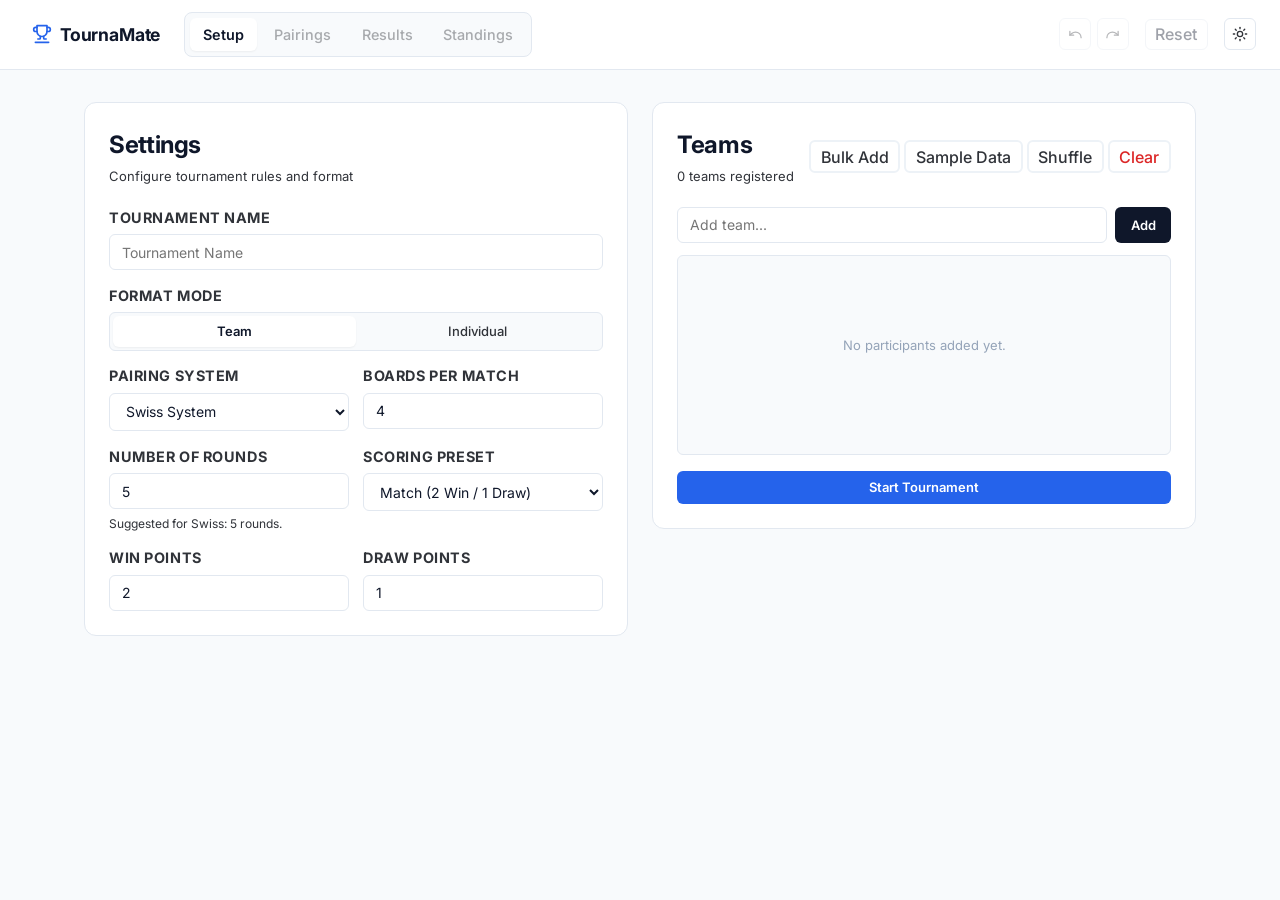
==== commit 7be58f6f: "Polished UI/UX" ====
--- a/index.html
+++ b/index.html
@@ -2,394 +2,417 @@
 <html lang="en">
 
 <head>
-    <meta charset="UTF-8">
-    <meta name="viewport" content="width=device-width, initial-scale=1.0">
-    <meta name="description" content="TournaMate - Clean, modern tournament director software for Swiss and Round Robin formats.">
-    <title>TournaMate</title>
-    <link rel="preconnect" href="https://fonts.googleapis.com">
-    <link rel="preconnect" href="https://fonts.gstatic.com" crossorigin>
-    <link href="https://fonts.googleapis.com/css2?family=Inter:wght@400;500;600;700&family=JetBrains+Mono:wght@400;500;600&display=swap" rel="stylesheet">
-    <link rel="stylesheet" href="style.css">
+  <meta charset="UTF-8">
+  <meta name="viewport" content="width=device-width, initial-scale=1.0">
+  <meta name="description"
+    content="TournaMate - Clean, modern tournament director software for Swiss and Round Robin formats.">
+  <title>TournaMate</title>
+  <link rel="preconnect" href="https://fonts.googleapis.com">
+  <link rel="preconnect" href="https://fonts.gstatic.com" crossorigin>
+  <link
+    href="https://fonts.googleapis.com/css2?family=Inter:wght@400;500;600;700&family=JetBrains+Mono:wght@400;500;600&display=swap"
+    rel="stylesheet">
+  <link rel="stylesheet" href="style.css">
 </head>
 
 <body>
-    <header class="app-header">
-        <div class="header-left">
-            <button type="button" class="brand" id="nav-brand" title="TournaMate Home">
-                <svg class="brand-svg" width="20" height="20" viewBox="0 0 24 24" fill="none" stroke="currentColor" stroke-width="2" stroke-linecap="round" stroke-linejoin="round">
-                    <path d="M6 9H4.5a2.5 2.5 0 0 1 0-5H6"/>
-                    <path d="M18 9h1.5a2.5 2.5 0 0 0 0-5H18"/>
-                    <path d="M4 22h16"/>
-                    <path d="M10 14.66V17c0 .55-.45 1-1 1H7"/>
-                    <path d="M14 14.66V17c0 .55.45 1 1 1h2"/>
-                    <path d="M18 2H6v7a6 6 0 0 0 12 0V2Z"/>
-                </svg>
-                <span class="brand-name">TournaMate</span>
+  <header class="app-header">
+    <div class="header-left">
+      <button type="button" class="brand" id="nav-brand" title="TournaMate Home">
+        <svg class="brand-svg" width="20" height="20" viewBox="0 0 24 24" fill="none" stroke="currentColor"
+          stroke-width="2" stroke-linecap="round" stroke-linejoin="round">
+          <path d="M6 9H4.5a2.5 2.5 0 0 1 0-5H6" />
+          <path d="M18 9h1.5a2.5 2.5 0 0 0 0-5H18" />
+          <path d="M4 22h16" />
+          <path d="M10 14.66V17c0 .55-.45 1-1 1H7" />
+          <path d="M14 14.66V17c0 .55.45 1 1 1h2" />
+          <path d="M18 2H6v7a6 6 0 0 0 12 0V2Z" />
+        </svg>
+        <span class="brand-name">TournaMate</span>
+      </button>
+
+      <nav class="nav-tabs" aria-label="Sections">
+        <button class="nav-tab active" data-target="setup" id="nav-setup">Setup</button>
+        <button class="nav-tab" data-target="pairings" id="nav-pairings" disabled>Pairings</button>
+        <button class="nav-tab" data-target="results" id="nav-results" disabled>Results</button>
+        <button class="nav-tab" data-target="standings" id="nav-standings" disabled>Standings</button>
+      </nav>
+    </div>
+
+    <div class="header-right">
+      <div class="button-group">
+        <button type="button" class="btn-icon" id="undo-btn" title="Undo (Ctrl+Z)" disabled aria-label="Undo">
+          <svg width="15" height="15" viewBox="0 0 24 24" fill="none" stroke="currentColor" stroke-width="2"
+            stroke-linecap="round" stroke-linejoin="round">
+            <path d="M3 7v6h6" />
+            <path d="M21 17a9 9 0 0 0-9-9 9 9 0 0 0-6 2.3L3 13" />
+          </svg>
+        </button>
+        <button type="button" class="btn-icon" id="redo-btn" title="Redo (Ctrl+Y)" disabled aria-label="Redo">
+          <svg width="15" height="15" viewBox="0 0 24 24" fill="none" stroke="currentColor" stroke-width="2"
+            stroke-linecap="round" stroke-linejoin="round">
+            <path d="M21 7v6h-6" />
+            <path d="M3 17a9 9 0 0 1 9-9 9 9 0 0 1 6 2.3L21 13" />
+          </svg>
+        </button>
+      </div>
+
+      <button type="button" class="btn-outline btn-sm" id="reset-btn" disabled>
+        Reset
+      </button>
+
+      <button type="button" class="btn-icon" id="theme-toggle-btn" title="Toggle theme" aria-label="Toggle theme">
+        <svg class="sun-icon" width="16" height="16" viewBox="0 0 24 24" fill="none" stroke="currentColor"
+          stroke-width="2" stroke-linecap="round" stroke-linejoin="round">
+          <circle cx="12" cy="12" r="4" />
+          <path d="M12 2v2" />
+          <path d="M12 20v2" />
+          <path d="m4.93 4.93 1.41 1.41" />
+          <path d="m17.66 17.66 1.41 1.41" />
+          <path d="M2 12h2" />
+          <path d="M20 12h2" />
+          <path d="m6.34 17.66-1.41 1.41" />
+          <path d="m19.07 4.93-1.41 1.41" />
+        </svg>
+        <svg class="moon-icon" width="16" height="16" viewBox="0 0 24 24" fill="none" stroke="currentColor"
+          stroke-width="2" stroke-linecap="round" stroke-linejoin="round">
+          <path d="M12 3a6 6 0 0 0 9 9 9 9 0 1 1-9-9Z" />
+        </svg>
+      </button>
+    </div>
+  </header>
+
+  <main class="main-content">
+    <!-- SETUP VIEW -->
+    <section id="setup" class="view active" data-view="setup">
+      <div class="split-layout">
+        <!-- SETTINGS CARD -->
+        <div class="panel">
+          <div class="panel-header">
+            <h2>Settings</h2>
+            <span class="subtext">Configure tournament rules and format</span>
+          </div>
+
+          <div class="form-grid">
+            <div class="form-field full-span">
+              <label for="tournament-name">Tournament Name</label>
+              <input type="text" id="tournament-name" placeholder="Tournament Name" autocomplete="off">
+            </div>
+
+            <div class="form-field full-span">
+              <label>Format Mode</label>
+              <div class="segmented-radio" role="radiogroup">
+                <label class="radio-label">
+                  <input type="radio" name="tournament-mode" value="TEAM" checked>
+                  <span>Team</span>
+                </label>
+                <label class="radio-label">
+                  <input type="radio" name="tournament-mode" value="SINGLES">
+                  <span>Individual</span>
+                </label>
+              </div>
+            </div>
+
+            <div class="form-field">
+              <label for="pairing-system">Pairing System</label>
+              <select id="pairing-system">
+                <option value="SWISS">Swiss System</option>
+                <option value="ROUND_ROBBIN">Round Robin</option>
+              </select>
+            </div>
+
+            <div class="form-field" id="boards-count-group">
+              <label for="boards-count">Boards per Match</label>
+              <input type="number" id="boards-count" value="4" min="1" max="20">
+            </div>
+
+            <div class="form-field">
+              <label for="total-rounds">Number of Rounds</label>
+              <input type="number" id="total-rounds" value="5" min="1" max="50">
+              <span class="field-hint" id="rounds-hint"></span>
+            </div>
+
+            <div class="form-field">
+              <label for="rules">Scoring Preset</label>
+              <select id="rules">
+                <option value="TEAM_POINTS">Match (2 Win / 1 Draw)</option>
+                <option value="FIDE">Standard (1 Win / 0.5 Draw)</option>
+                <option value="LEAGUE_3_1">League (3 Win / 1 Draw)</option>
+                <option value="CUSTOM">Custom</option>
+              </select>
+            </div>
+
+            <div class="form-field">
+              <label for="points-win">Win Points</label>
+              <input type="number" id="points-win" value="2" min="0" step="0.5">
+            </div>
+
+            <div class="form-field">
+              <label for="points-draw">Draw Points</label>
+              <input type="number" id="points-draw" value="1" min="0" step="0.5">
+            </div>
+          </div>
+        </div>
+
+        <!-- PARTICIPANTS CARD -->
+        <div class="panel">
+          <div class="panel-header flex-between">
+            <div>
+              <h2 id="participant-heading">Participants</h2>
+              <span class="subtext" id="participant-counter">0 registered</span>
+            </div>
+            <div class="toolbar-actions">
+              <button type="button" class="btn-ghost btn-sm" id="bulk-add-btn">Bulk Add</button>
+              <button type="button" class="btn-ghost btn-sm" id="demo-data-btn">Sample Data</button>
+              <button type="button" class="btn-ghost btn-sm" id="shuffle-btn">Shuffle</button>
+              <button type="button" class="btn-ghost btn-sm danger-text" id="clear-participants-btn">Clear</button>
+            </div>
+          </div>
+
+          <form id="participant-form" class="inline-input-group">
+            <input type="text" id="participant-name" placeholder="Add participant..." autocomplete="off">
+            <button type="submit" class="btn-solid" id="add-participant-btn">Add</button>
+          </form>
+
+          <ul id="participant-list" class="roster-list"></ul>
+
+          <div class="panel-footer">
+            <button type="button" class="btn-solid btn-primary full-width" id="start-tournament-btn">
+              Start Tournament
             </button>
-
-            <nav class="nav-tabs" aria-label="Sections">
-                <button class="nav-tab active" data-target="setup" id="nav-setup">Setup</button>
-                <button class="nav-tab" data-target="pairings" id="nav-pairings" disabled>Pairings</button>
-                <button class="nav-tab" data-target="results" id="nav-results" disabled>Results</button>
-                <button class="nav-tab" data-target="standings" id="nav-standings" disabled>Standings</button>
-            </nav>
-        </div>
-
-        <div class="header-right">
-            <div class="button-group">
-                <button type="button" class="btn-icon" id="undo-btn" title="Undo (Ctrl+Z)" disabled aria-label="Undo">
-                    <svg width="15" height="15" viewBox="0 0 24 24" fill="none" stroke="currentColor" stroke-width="2" stroke-linecap="round" stroke-linejoin="round"><path d="M3 7v6h6"/><path d="M21 17a9 9 0 0 0-9-9 9 9 0 0 0-6 2.3L3 13"/></svg>
-                </button>
-                <button type="button" class="btn-icon" id="redo-btn" title="Redo (Ctrl+Y)" disabled aria-label="Redo">
-                    <svg width="15" height="15" viewBox="0 0 24 24" fill="none" stroke="currentColor" stroke-width="2" stroke-linecap="round" stroke-linejoin="round"><path d="M21 7v6h-6"/><path d="M3 17a9 9 0 0 1 9-9 9 9 0 0 1 6 2.3L21 13"/></svg>
-                </button>
-            </div>
-
-            <button type="button" class="btn-outline btn-sm" id="reset-btn" disabled>
-                Reset
+          </div>
+        </div>
+      </div>
+    </section>
+
+    <!-- PAIRINGS VIEW -->
+    <section id="pairings-view" class="view" data-view="pairings">
+      <div class="view-container">
+        <div class="panel header-panel">
+          <div class="panel-meta">
+            <h2 id="tournament-title">Pairings</h2>
+            <p id="tournament-info" class="meta-subtext"></p>
+          </div>
+
+          <div class="controls-row">
+            <div class="select-wrapper">
+              <label for="round-select">Round</label>
+              <select id="round-select"></select>
+            </div>
+
+            <button type="button" id="generate-round-btn" class="btn-solid">
+              Next Round
             </button>
 
-            <button type="button" class="btn-icon" id="theme-toggle-btn" title="Toggle theme" aria-label="Toggle theme">
-                <svg class="sun-icon" width="16" height="16" viewBox="0 0 24 24" fill="none" stroke="currentColor" stroke-width="2" stroke-linecap="round" stroke-linejoin="round"><circle cx="12" cy="12" r="4"/><path d="M12 2v2"/><path d="M12 20v2"/><path d="m4.93 4.93 1.41 1.41"/><path d="m17.66 17.66 1.41 1.41"/><path d="M2 12h2"/><path d="M20 12h2"/><path d="m6.34 17.66-1.41 1.41"/><path d="m19.07 4.93-1.41 1.41"/></svg>
-                <svg class="moon-icon" width="16" height="16" viewBox="0 0 24 24" fill="none" stroke="currentColor" stroke-width="2" stroke-linecap="round" stroke-linejoin="round"><path d="M12 3a6 6 0 0 0 9 9 9 9 0 1 1-9-9Z"/></svg>
+            <button type="button" class="btn-outline" id="print-pairings-btn">
+              Print
             </button>
-        </div>
-    </header>
-
-    <main class="main-content">
-        <!-- SETUP VIEW -->
-        <section id="setup" class="view active" data-view="setup">
-            <div class="split-layout">
-                <!-- SETTINGS CARD -->
-                <div class="panel">
-                    <div class="panel-header">
-                        <h2>Settings</h2>
-                        <span class="subtext">Configure tournament rules and format</span>
-                    </div>
-
-                    <div class="form-grid">
-                        <div class="form-field full-span">
-                            <label for="tournament-name">Tournament Name</label>
-                            <input type="text" id="tournament-name" placeholder="Tournament Name" autocomplete="off">
-                        </div>
-
-                        <div class="form-field full-span">
-                            <label>Format Mode</label>
-                            <div class="segmented-radio" role="radiogroup">
-                                <label class="radio-label">
-                                    <input type="radio" name="tournament-mode" value="TEAM" checked>
-                                    <span>Team</span>
-                                </label>
-                                <label class="radio-label">
-                                    <input type="radio" name="tournament-mode" value="SINGLES">
-                                    <span>Individual</span>
-                                </label>
-                            </div>
-                        </div>
-
-                        <div class="form-field">
-                            <label for="pairing-system">Pairing System</label>
-                            <select id="pairing-system">
-                                <option value="SWISS">Swiss System</option>
-                                <option value="ROUND_ROBBIN">Round Robin</option>
-                            </select>
-                        </div>
-
-                        <div class="form-field" id="boards-count-group">
-                            <label for="boards-count">Boards per Match</label>
-                            <input type="number" id="boards-count" value="4" min="1" max="20">
-                        </div>
-
-                        <div class="form-field">
-                            <label for="total-rounds">Number of Rounds</label>
-                            <input type="number" id="total-rounds" value="5" min="1" max="50">
-                            <span class="field-hint" id="rounds-hint"></span>
-                        </div>
-
-                        <div class="form-field">
-                            <label for="rules">Scoring Preset</label>
-                            <select id="rules">
-                                <option value="TEAM_POINTS">Match (2 Win / 1 Draw)</option>
-                                <option value="FIDE">Standard (1 Win / 0.5 Draw)</option>
-                                <option value="LEAGUE_3_1">League (3 Win / 1 Draw)</option>
-                                <option value="CUSTOM">Custom</option>
-                            </select>
-                        </div>
-
-                        <div class="form-field">
-                            <label for="points-win">Win Points</label>
-                            <input type="number" id="points-win" value="2" min="0" step="0.5">
-                        </div>
-
-                        <div class="form-field">
-                            <label for="points-draw">Draw Points</label>
-                            <input type="number" id="points-draw" value="1" min="0" step="0.5">
-                        </div>
-                    </div>
-                </div>
-
-                <!-- PARTICIPANTS CARD -->
-                <div class="panel">
-                    <div class="panel-header flex-between">
-                        <div>
-                            <h2 id="participant-heading">Participants</h2>
-                            <span class="subtext" id="participant-counter">0 registered</span>
-                        </div>
-                        <div class="toolbar-actions">
-                            <button type="button" class="btn-ghost btn-sm" id="bulk-add-btn">Bulk Add</button>
-                            <button type="button" class="btn-ghost btn-sm" id="demo-data-btn">Sample Data</button>
-                            <button type="button" class="btn-ghost btn-sm" id="shuffle-btn">Shuffle</button>
-                            <button type="button" class="btn-ghost btn-sm danger-text" id="clear-participants-btn">Clear</button>
-                        </div>
-                    </div>
-
-                    <form id="participant-form" class="inline-input-group">
-                        <input type="text" id="participant-name" placeholder="Add participant..." autocomplete="off">
-                        <button type="submit" class="btn-solid" id="add-participant-btn">Add</button>
-                    </form>
-
-                    <ul id="participant-list" class="roster-list"></ul>
-
-                    <div class="panel-footer">
-                        <button type="button" class="btn-solid btn-primary full-width" id="start-tournament-btn">
-                            Start Tournament
-                        </button>
-                    </div>
-                </div>
-            </div>
-        </section>
-
-        <!-- PAIRINGS VIEW -->
-        <section id="pairings-view" class="view" data-view="pairings">
-            <div class="view-container">
-                <div class="panel header-panel">
-                    <div class="panel-meta">
-                        <h2 id="tournament-title">Pairings</h2>
-                        <p id="tournament-info" class="meta-subtext"></p>
-                    </div>
-
-                    <div class="controls-row">
-                        <div class="select-wrapper">
-                            <label for="round-select">Round</label>
-                            <select id="round-select"></select>
-                        </div>
-
-                        <button type="button" id="generate-round-btn" class="btn-solid">
-                            Next Round
-                        </button>
-
-                        <button type="button" class="btn-outline" id="print-pairings-btn">
-                            Print
-                        </button>
-                    </div>
-                </div>
-
-                <div class="panel">
-                    <div class="section-heading">
-                        <div>
-                            <h3 id="round-title">Round 1</h3>
-                            <span class="subtext" id="round-status">Select result to record score</span>
-                        </div>
-                        <div id="pairings-round-badge" class="status-pill"></div>
-                    </div>
-
-                    <div id="pairings-list" class="matches-container"></div>
-                </div>
-
-                <div class="panel">
-                    <div class="panel-header flex-between">
-                        <h3>Live Standings</h3>
-                        <button type="button" class="btn-ghost btn-sm" id="jump-to-full-standings-btn">
-                            Full Standings & Crosstable &rarr;
-                        </button>
-                    </div>
-
-                    <div class="table-container">
-                        <table class="data-table">
-                            <thead>
-                                <tr>
-                                    <th class="col-rank">#</th>
-                                    <th class="participant-col-header">Participant</th>
-                                    <th>P</th>
-                                    <th>W</th>
-                                    <th>D</th>
-                                    <th>L</th>
-                                    <th class="col-pts">Pts</th>
-                                </tr>
-                            </thead>
-                            <tbody id="standings-body"></tbody>
-                        </table>
-                    </div>
-                </div>
-            </div>
-        </section>
-
-        <!-- RESULTS VIEW -->
-        <section id="results-view" class="view" data-view="results">
-            <div class="view-container">
-                <div class="panel header-panel">
-                    <div class="panel-meta">
-                        <h2 id="results-tournament-title">Results</h2>
-                        <p id="results-tournament-info" class="meta-subtext"></p>
-                    </div>
-
-                    <div class="controls-row">
-                        <div class="select-wrapper">
-                            <label for="results-round-select">Round</label>
-                            <select id="results-round-select"></select>
-                        </div>
-                        <button type="button" class="btn-outline" id="print-results-btn">Print</button>
-                    </div>
-                </div>
-
-                <!-- ANALYTICS -->
-                <div class="metrics-row">
-                    <div class="metric-card">
-                        <span class="metric-title">Total Matches</span>
-                        <span id="total-matches" class="metric-num">0</span>
-                    </div>
-                    <div class="metric-card">
-                        <span class="metric-title">Completed</span>
-                        <span id="completed-matches" class="metric-num">0</span>
-                    </div>
-                    <div class="metric-card">
-                        <span class="metric-title">Pending</span>
-                        <span id="pending-matches" class="metric-num">0</span>
-                    </div>
-                    <div class="metric-card">
-                        <span class="metric-title">Completion</span>
-                        <span id="tournament-progress-percent" class="metric-num">0%</span>
-                        <div class="progress-track">
-                            <div class="progress-indicator" id="tournament-progress-fill"></div>
-                        </div>
-                    </div>
-                </div>
-
-                <div class="panel">
-                    <div class="section-heading">
-                        <h3 id="results-round-title">Round 1 Results</h3>
-                        <span id="results-round-status" class="status-pill"></span>
-                    </div>
-
-                    <div id="results-list" class="matches-container"></div>
-                </div>
-            </div>
-        </section>
-
-        <!-- STANDINGS VIEW -->
-        <section id="standings-view" class="view" data-view="standings">
-            <div class="view-container">
-                <div id="champion-banner" class="champion-banner" style="display: none;">
-                    <div class="champion-badge">Winner</div>
-                    <div class="champion-details">
-                        <h2 id="champion-name" class="champion-name"></h2>
-                        <p id="champion-stats" class="subtext"></p>
-                    </div>
-                </div>
-
-                <div class="panel header-panel">
-                    <div>
-                        <h2 id="standings-page-title">Standings</h2>
-                        <p id="standings-page-info" class="meta-subtext"></p>
-                    </div>
-
-                    <div class="button-group">
-                        <button type="button" class="btn-outline btn-sm" id="export-csv-btn">Export CSV</button>
-                        <button type="button" class="btn-outline btn-sm" id="export-json-btn">Backup JSON</button>
-                        <button type="button" class="btn-outline btn-sm" id="print-standings-btn">Print</button>
-                    </div>
-                </div>
-
-                <div class="panel">
-                    <div class="section-heading">
-                        <h3>Leaderboard</h3>
-                        <span class="subtext">BH = Buchholz &bull; SB = Sonneborn-Berger</span>
-                    </div>
-
-                    <div class="table-container">
-                        <table class="data-table">
-                            <thead>
-                                <tr>
-                                    <th class="col-rank">#</th>
-                                    <th class="participant-col-header">Participant</th>
-                                    <th>Played</th>
-                                    <th>Wins</th>
-                                    <th>Draws</th>
-                                    <th>Losses</th>
-                                    <th title="Buchholz: sum of opponents' scores">BH</th>
-                                    <th title="Sonneborn-Berger">SB</th>
-                                    <th class="col-pts">Points</th>
-                                </tr>
-                            </thead>
-                            <tbody id="detailed-standings-body"></tbody>
-                        </table>
-                    </div>
-                </div>
-
-                <div class="panel">
-                    <div class="section-heading">
-                        <h3>Crosstable Matrix</h3>
-                        <span class="subtext">Direct match results</span>
-                    </div>
-
-                    <div class="table-container">
-                        <table class="matrix-table" id="crosstable-table">
-                            <thead id="crosstable-head"></thead>
-                            <tbody id="crosstable-body"></tbody>
-                        </table>
-                    </div>
-                </div>
-            </div>
-        </section>
-    </main>
-
-    <!-- BULK ADD MODAL -->
-    <div class="dialog-backdrop" id="bulk-modal" style="display: none;">
-        <div class="dialog-box" role="dialog" aria-modal="true">
-            <div class="dialog-header">
-                <h3>Bulk Add Participants</h3>
-                <button type="button" class="btn-icon" id="bulk-modal-close" aria-label="Close">&times;</button>
-            </div>
-            <div class="dialog-body">
-                <p class="subtext">Enter one participant name per line or comma-separated:</p>
-                <textarea id="bulk-textarea" rows="7" placeholder="Name 1&#10;Name 2&#10;Name 3"></textarea>
-            </div>
-            <div class="dialog-footer">
-                <button type="button" class="btn-ghost" id="bulk-modal-cancel">Cancel</button>
-                <button type="button" class="btn-solid" id="bulk-modal-submit">Add Participants</button>
-            </div>
-        </div>
+          </div>
+        </div>
+
+        <div class="panel">
+          <div class="section-heading">
+            <div>
+              <h3 id="round-title">Round 1</h3>
+              <span class="subtext" id="round-status">Select result to record score</span>
+            </div>
+            <div id="pairings-round-badge" class="status-pill"></div>
+          </div>
+
+          <div id="pairings-list" class="matches-container"></div>
+        </div>
+
+        <div class="panel">
+          <div class="panel-header flex-between">
+            <h3>Live Standings</h3>
+            <button type="button" class="btn-ghost btn-sm" id="jump-to-full-standings-btn">
+              Full Standings & Crosstable &rarr;
+            </button>
+          </div>
+
+          <div class="table-container">
+            <table class="data-table">
+              <thead>
+                <tr>
+                  <th class="col-rank">#</th>
+                  <th class="participant-col-header">Participant</th>
+                  <th>P</th>
+                  <th>W</th>
+                  <th>D</th>
+                  <th>L</th>
+                  <th class="col-pts">Pts</th>
+                </tr>
+              </thead>
+              <tbody id="standings-body"></tbody>
+            </table>
+          </div>
+        </div>
+      </div>
+    </section>
+
+    <!-- RESULTS VIEW -->
+    <section id="results-view" class="view" data-view="results">
+      <div class="view-container">
+        <div class="panel header-panel">
+          <div class="panel-meta">
+            <h2 id="results-tournament-title">Results</h2>
+            <p id="results-tournament-info" class="meta-subtext"></p>
+          </div>
+
+          <div class="controls-row">
+            <div class="select-wrapper">
+              <label for="results-round-select">Round</label>
+              <select id="results-round-select"></select>
+            </div>
+            <button type="button" class="btn-outline" id="print-results-btn">Print</button>
+          </div>
+        </div>
+
+        <!-- ANALYTICS -->
+        <div class="metrics-row">
+          <div class="metric-card">
+            <span class="metric-title">Total Matches</span>
+            <span id="total-matches" class="metric-num">0</span>
+          </div>
+          <div class="metric-card">
+            <span class="metric-title">Completed</span>
+            <span id="completed-matches" class="metric-num">0</span>
+          </div>
+          <div class="metric-card">
+            <span class="metric-title">Pending</span>
+            <span id="pending-matches" class="metric-num">0</span>
+          </div>
+          <div class="metric-card">
+            <span class="metric-title">Completion</span>
+            <span id="tournament-progress-percent" class="metric-num">0%</span>
+          </div>
+        </div>
+
+        <div class="panel">
+          <div class="section-heading">
+            <h3 id="results-round-title">Round 1 Results</h3>
+            <span id="results-round-status" class="status-pill"></span>
+          </div>
+
+          <div id="results-list" class="matches-container"></div>
+        </div>
+      </div>
+    </section>
+
+    <!-- STANDINGS VIEW -->
+    <section id="standings-view" class="view" data-view="standings">
+      <div class="view-container">
+        <div id="champion-banner" class="champion-banner" style="display: none;">
+          <div class="champion-badge">Winner</div>
+          <div class="champion-details">
+            <h2 id="champion-name" class="champion-name"></h2>
+            <p id="champion-stats" class="subtext"></p>
+          </div>
+        </div>
+
+        <div class="panel header-panel">
+          <div>
+            <h2 id="standings-page-title">Standings</h2>
+            <p id="standings-page-info" class="meta-subtext"></p>
+          </div>
+
+          <div class="button-group">
+            <button type="button" class="btn-outline btn-sm" id="export-csv-btn">Export CSV</button>
+            <button type="button" class="btn-outline btn-sm" id="export-json-btn">Backup JSON</button>
+            <button type="button" class="btn-outline btn-sm" id="print-standings-btn">Print</button>
+          </div>
+        </div>
+
+        <div class="panel">
+          <div class="section-heading">
+            <h3>Leaderboard</h3>
+            <span class="subtext">BH = Buchholz &bull; SB = Sonneborn-Berger</span>
+          </div>
+
+          <div class="table-container">
+            <table class="data-table">
+              <thead>
+                <tr>
+                  <th class="col-rank">#</th>
+                  <th class="participant-col-header">Participant</th>
+                  <th>Played</th>
+                  <th>Wins</th>
+                  <th>Draws</th>
+                  <th>Losses</th>
+                  <th title="Buchholz: sum of opponents' scores">BH</th>
+                  <th title="Sonneborn-Berger">SB</th>
+                  <th class="col-pts">Points</th>
+                </tr>
+              </thead>
+              <tbody id="detailed-standings-body"></tbody>
+            </table>
+          </div>
+        </div>
+
+        <div class="panel">
+          <div class="section-heading">
+            <h3>Crosstable Matrix</h3>
+            <span class="subtext">Direct match results</span>
+          </div>
+
+          <div class="table-container">
+            <table class="matrix-table" id="crosstable-table">
+              <thead id="crosstable-head"></thead>
+              <tbody id="crosstable-body"></tbody>
+            </table>
+          </div>
+        </div>
+      </div>
+    </section>
+  </main>
+
+  <!-- BULK ADD MODAL -->
+  <div class="dialog-backdrop" id="bulk-modal" style="display: none;">
+    <div class="dialog-box" role="dialog" aria-modal="true">
+      <div class="dialog-header">
+        <h3>Bulk Add Participants</h3>
+        <button type="button" class="btn-icon" id="bulk-modal-close" aria-label="Close">&times;</button>
+      </div>
+      <div class="dialog-body">
+        <p class="subtext">Enter one participant name per line or comma-separated:</p>
+        <textarea id="bulk-textarea" rows="7" placeholder="Name 1&#10;Name 2&#10;Name 3"></textarea>
+      </div>
+      <div class="dialog-footer">
+        <button type="button" class="btn-ghost" id="bulk-modal-cancel">Cancel</button>
+        <button type="button" class="btn-solid" id="bulk-modal-submit">Add Participants</button>
+      </div>
     </div>
-
-    <!-- RESET MODAL -->
-    <div class="dialog-backdrop" id="reset-modal" style="display: none;">
-        <div class="dialog-box" role="dialog" aria-modal="true">
-            <div class="dialog-header">
-                <h3>Reset Tournament</h3>
-                <button type="button" class="btn-icon" id="reset-modal-close" aria-label="Close">&times;</button>
-            </div>
-            <div class="dialog-body">
-                <p class="subtext">Select how you want to reset the current tournament:</p>
-                <div class="dialog-actions-column">
-                    <button type="button" class="btn-outline full-width" id="reset-pairings-only-btn">
-                        Reset Matches Only (Keep Roster)
-                    </button>
-                    <button type="button" class="btn-outline danger-text full-width" id="reset-all-btn">
-                        Erase Everything (Factory Reset)
-                    </button>
-                </div>
-            </div>
-            <div class="dialog-footer">
-                <button type="button" class="btn-ghost" id="reset-modal-cancel">Cancel</button>
-            </div>
-        </div>
+  </div>
+
+  <!-- RESET MODAL -->
+  <div class="dialog-backdrop" id="reset-modal" style="display: none;">
+    <div class="dialog-box" role="dialog" aria-modal="true">
+      <div class="dialog-header">
+        <h3>Reset Tournament</h3>
+        <button type="button" class="btn-icon" id="reset-modal-close" aria-label="Close">&times;</button>
+      </div>
+      <div class="dialog-body">
+        <p class="subtext">Select how you want to reset the current tournament:</p>
+        <div class="dialog-actions-column">
+          <button type="button" class="btn-outline full-width" id="reset-pairings-only-btn">
+            Reset Matches Only (Keep Roster)
+          </button>
+          <button type="button" class="btn-outline danger-text full-width" id="reset-all-btn">
+            Erase Everything (Factory Reset)
+          </button>
+        </div>
+      </div>
+      <div class="dialog-footer">
+        <button type="button" class="btn-ghost" id="reset-modal-cancel">Cancel</button>
+      </div>
     </div>
-
-    <!-- TOAST CONTAINER -->
-    <div id="toast-container" class="toast-stack" aria-live="polite"></div>
-
-    <script src="setup.js"></script>
-    <script src="pairing.js"></script>
+  </div>
+
+  <!-- TOAST CONTAINER -->
+  <div id="toast-container" class="toast-stack" aria-live="polite"></div>
+
+  <script src="setup.js"></script>
+  <script src="pairing.js"></script>
 </body>
 
 </html>
--- a/style.css
+++ b/style.css
@@ -10,7 +10,7 @@
     --border-subtle: #edf2f7;
 
     --text: #0f172a;
-    --text-muted: #64748b;
+    --text-muted: #303339;
     --text-light: #94a3b8;
 
     --accent: #2563eb;
@@ -79,7 +79,7 @@
 .app-header {
     background: var(--surface);
     border-bottom: 1px solid var(--border);
-    padding: 0.65rem 1.5rem;
+    padding: 0.75rem 1.5rem;
     position: sticky;
     top: 0;
     z-index: 50;
@@ -104,11 +104,11 @@
     align-items: center;
     gap: 0.5rem;
     font-family: inherit;
-    font-size: 0.95rem;
+    font-size: 1.1rem;
     font-weight: 700;
     letter-spacing: -0.01em;
     cursor: pointer;
-    padding: 0.35rem 0.5rem;
+    padding: 0.5rem 0.5rem;
     border-radius: var(--radius-sm);
 }
 
@@ -123,10 +123,10 @@
 .nav-tabs {
     display: flex;
     align-items: center;
-    gap: 0.25rem;
+    gap: 0.3rem;
     background: var(--bg);
     border: 1px solid var(--border);
-    padding: 0.2rem;
+    padding: 0.3rem;
     border-radius: var(--radius-md);
 }
 
@@ -135,9 +135,9 @@
     border: none;
     color: var(--text-muted);
     font-family: inherit;
-    font-size: 0.8125rem;
+    font-size: 0.9rem;
     font-weight: 500;
-    padding: 0.35rem 0.8rem;
+    padding: 0.5rem 0.8rem;
     border-radius: var(--radius-sm);
     cursor: pointer;
     transition: color 0.15s, background-color 0.15s;
@@ -222,7 +222,7 @@
     border: 1px solid var(--border);
     color: var(--text);
     font-family: inherit;
-    font-size: 0.8125rem;
+    font-size: 0.9rem;
     font-weight: 500;
     padding: 0.45rem 0.85rem;
     border-radius: var(--radius-sm);
@@ -246,7 +246,7 @@
 
 .btn-ghost {
     background: transparent;
-    border: none;
+    border: 2px solid var(--border-subtle);
     color: var(--text-muted);
     font-family: inherit;
     font-size: 0.8125rem;
@@ -263,7 +263,7 @@
 }
 
 .btn-sm {
-    font-size: 0.75rem;
+    font-size: 1rem;
     padding: 0.3rem 0.6rem;
 }
 
@@ -343,7 +343,7 @@
 
 .panel-header h2,
 .panel-meta h2 {
-    font-size: 1.125rem;
+    font-size: 1.5rem;
     font-weight: 700;
     letter-spacing: -0.015em;
     color: var(--text);
@@ -395,8 +395,8 @@
 }
 
 label {
-    font-size: 0.78125rem;
-    font-weight: 600;
+    font-size: 0.9rem;
+    font-weight: 700;
     color: var(--text-muted);
     text-transform: uppercase;
     letter-spacing: 0.04em;
@@ -465,7 +465,7 @@
     transition: background-color 0.15s, color 0.15s;
 }
 
-.radio-label input:checked + span {
+.radio-label input:checked+span {
     background: var(--surface);
     color: var(--text);
     font-weight: 600;
@@ -772,6 +772,7 @@
     display: flex;
     flex-direction: column;
     gap: 0.25rem;
+    align-items: center;
 }
 
 .metric-title {
@@ -787,15 +788,6 @@
     font-size: 1.5rem;
     font-weight: 700;
     color: var(--text);
-}
-
-.progress-track {
-    width: 100%;
-    height: 4px;
-    background: var(--bg);
-    border-radius: 999px;
-    overflow: hidden;
-    margin-top: 0.5rem;
 }
 
 .progress-indicator {
@@ -1025,13 +1017,16 @@
         opacity: 0;
         transform: translateY(6px);
     }
+
     10% {
         opacity: 1;
         transform: translateY(0);
     }
+
     85% {
         opacity: 1;
     }
+
     100% {
         opacity: 0;
         transform: translateY(-4px);
@@ -1110,6 +1105,7 @@
 
 /* PRINT */
 @media print {
+
     .app-header,
     .controls-row button,
     .toolbar-actions,
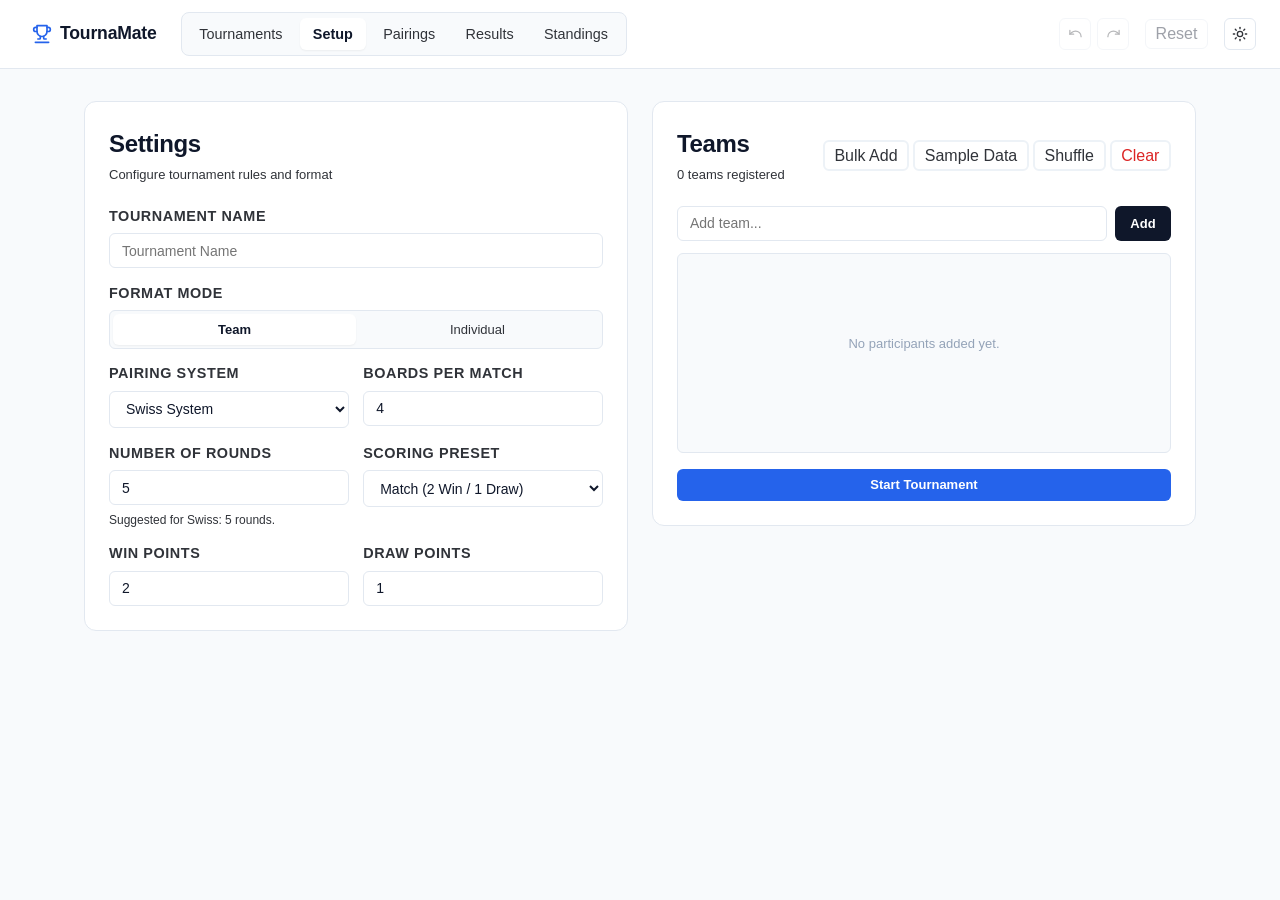
==== commit 1b682646: "added tournament management page" ====
--- a/index.html
+++ b/index.html
@@ -7,18 +7,13 @@
   <meta name="description"
     content="TournaMate - Clean, modern tournament director software for Swiss and Round Robin formats.">
   <title>TournaMate</title>
-  <link rel="preconnect" href="https://fonts.googleapis.com">
-  <link rel="preconnect" href="https://fonts.gstatic.com" crossorigin>
-  <link
-    href="https://fonts.googleapis.com/css2?family=Inter:wght@400;500;600;700&family=JetBrains+Mono:wght@400;500;600&display=swap"
-    rel="stylesheet">
   <link rel="stylesheet" href="style.css">
 </head>
 
 <body>
   <header class="app-header">
     <div class="header-left">
-      <button type="button" class="brand" id="nav-brand" title="TournaMate Home">
+      <button type="button" class="brand" onclick="showView('setup', 'setup');" title="TournaMate Home">
         <svg class="brand-svg" width="20" height="20" viewBox="0 0 24 24" fill="none" stroke="currentColor"
           stroke-width="2" stroke-linecap="round" stroke-linejoin="round">
           <path d="M6 9H4.5a2.5 2.5 0 0 1 0-5H6" />
@@ -32,10 +27,11 @@
       </button>
 
       <nav class="nav-tabs" aria-label="Sections">
-        <button class="nav-tab active" data-target="setup" id="nav-setup">Setup</button>
-        <button class="nav-tab" data-target="pairings" id="nav-pairings" disabled>Pairings</button>
-        <button class="nav-tab" data-target="results" id="nav-results" disabled>Results</button>
-        <button class="nav-tab" data-target="standings" id="nav-standings" disabled>Standings</button>
+        <button class="nav-tab" id="tournament-btn">Tournaments</button>
+        <button class="nav-tab active" data-target="setup" onclick="showView('setup', 'setup' )">Setup</button>
+        <button class="nav-tab" data-target="pairings" onclick="openPairings()">Pairings</button>
+        <button class="nav-tab" data-target="results" onclick="openResults()">Results</button>
+        <button class="nav-tab" data-target="standings" onclick="openStandings()">Standings</button>
       </nav>
     </div>
 
@@ -204,7 +200,7 @@
               Next Round
             </button>
 
-            <button type="button" class="btn-outline" id="print-pairings-btn">
+            <button type="button" class="btn-outline" onclick="window.print()">
               Print
             </button>
           </div>
@@ -225,7 +221,7 @@
         <div class="panel">
           <div class="panel-header flex-between">
             <h3>Live Standings</h3>
-            <button type="button" class="btn-ghost btn-sm" id="jump-to-full-standings-btn">
+            <button type="button" class="btn-ghost btn-sm" onclick="openStandings()">
               Full Standings & Crosstable &rarr;
             </button>
           </div>
@@ -264,7 +260,7 @@
               <label for="results-round-select">Round</label>
               <select id="results-round-select"></select>
             </div>
-            <button type="button" class="btn-outline" id="print-results-btn">Print</button>
+            <button type="button" class="btn-outline" onclick="window.print()">Print</button>
           </div>
         </div>
 
@@ -319,7 +315,7 @@
           <div class="button-group">
             <button type="button" class="btn-outline btn-sm" id="export-csv-btn">Export CSV</button>
             <button type="button" class="btn-outline btn-sm" id="export-json-btn">Backup JSON</button>
-            <button type="button" class="btn-outline btn-sm" id="print-standings-btn">Print</button>
+            <button type="button" class="btn-outline btn-sm" onclick="window.print()">Print</button>
           </div>
         </div>
 
@@ -394,10 +390,10 @@
       <div class="dialog-body">
         <p class="subtext">Select how you want to reset the current tournament:</p>
         <div class="dialog-actions-column">
-          <button type="button" class="btn-outline full-width" id="reset-pairings-only-btn">
+          <button type="button" class="btn-outline full-width" onclick="resetPairingsOnly()">
             Reset Matches Only (Keep Roster)
           </button>
-          <button type="button" class="btn-outline danger-text full-width" id="reset-all-btn">
+          <button type="button" class="btn-outline danger-text full-width" onclick="resetAll()">
             Erase Everything (Factory Reset)
           </button>
         </div>
@@ -408,11 +404,36 @@
     </div>
   </div>
 
+  <!--Add exclusion of teams/players-->
+
+  <div class="dialog-backdrop" id="tournament-manager-modal" style="display: none;">
+    <div class="dialog-box" role="dialog" aria-modal="true">
+      <div class="dialog-header">
+        <h3>Manage Tournaments</h3>
+        <button type="button" class="btn-icon" id="manage-modal-close" aria-label="Close">&times;</button>
+      </div>
+      <div class="dialog-body">
+        <div id="tournament-list-container">
+          <ul id="tournament-list"></ul>
+        </div>
+      </div>
+      <div class="dialog-footer">
+        <button type="button" class="btn-ghost" id="manage-modal-cancel">Close</button>
+        <button type="button" class="btn-solid" id="create-tournament">+ New Tournament</button>
+      </div>
+    </div>
+  </div>
+
   <!-- TOAST CONTAINER -->
   <div id="toast-container" class="toast-stack" aria-live="polite"></div>
 
-  <script src="setup.js"></script>
-  <script src="pairing.js"></script>
+  <script src="JS/config.js"></script>
+  <script src="JS/export.js"></script>
+  <script src="JS/models.js"></script>
+  <script src="JS/pairing.js"></script>
+  <script src="JS/setup.js"></script>
+  <script src="JS/render.js"></script>
+  <script src="JS/actions.js"></script>
 </body>
 
 </html>
--- a/style.css
+++ b/style.css
@@ -988,6 +988,97 @@
     background: var(--bg);
 }
 
+/* TOURNAMENT MANAGER MODAL */
+#tournament-list-container {
+    width: 100%;
+}
+
+#tournament-list {
+    list-style: none;
+    display: flex;
+    flex-direction: column;
+    gap: 0.5rem;
+    max-height: 320px;
+    overflow-y: auto;
+    padding: 0;
+    margin: 0;
+}
+
+.tournament-item {
+    display: flex;
+    align-items: center;
+    justify-content: space-between;
+    padding: 0.75rem 0.85rem;
+    background: var(--bg);
+    border: 1px solid var(--border);
+    border-radius: var(--radius-sm);
+    transition: border-color 0.15s ease, background 0.15s ease;
+}
+
+.tournament-item.active-tournament {
+    border-color: var(--accent);
+    background: var(--accent-subtle);
+}
+
+.tournament-info {
+    display: flex;
+    flex-direction: column;
+    gap: 0.25rem;
+    min-width: 0;
+    flex: 1;
+}
+
+.tournament-title-row {
+    display: flex;
+    align-items: center;
+    gap: 0.5rem;
+}
+
+.tournament-name {
+    font-size: 0.9rem;
+    font-weight: 600;
+    color: var(--text);
+    overflow: hidden;
+    text-overflow: ellipsis;
+    white-space: nowrap;
+}
+
+.badge-current {
+    font-size: 0.6875rem;
+    font-weight: 700;
+    text-transform: uppercase;
+    letter-spacing: 0.04em;
+    padding: 0.15rem 0.45rem;
+    border-radius: 4px;
+    background: var(--accent);
+    color: #fff;
+    flex-shrink: 0;
+}
+
+.tournament-meta {
+    font-size: 0.75rem;
+    color: var(--text-muted);
+}
+
+.tournament-actions {
+    display: flex;
+    align-items: center;
+    gap: 0.4rem;
+    margin-left: 0.75rem;
+    flex-shrink: 0;
+}
+
+.tournament-empty-state {
+    text-align: center;
+    padding: 2rem 1rem;
+    color: var(--text-muted);
+    font-size: 0.875rem;
+    background: var(--bg);
+    border: 1px dashed var(--border);
+    border-radius: var(--radius-sm);
+    list-style: none;
+}
+
 /* TOASTS */
 .toast-stack {
     position: fixed;
